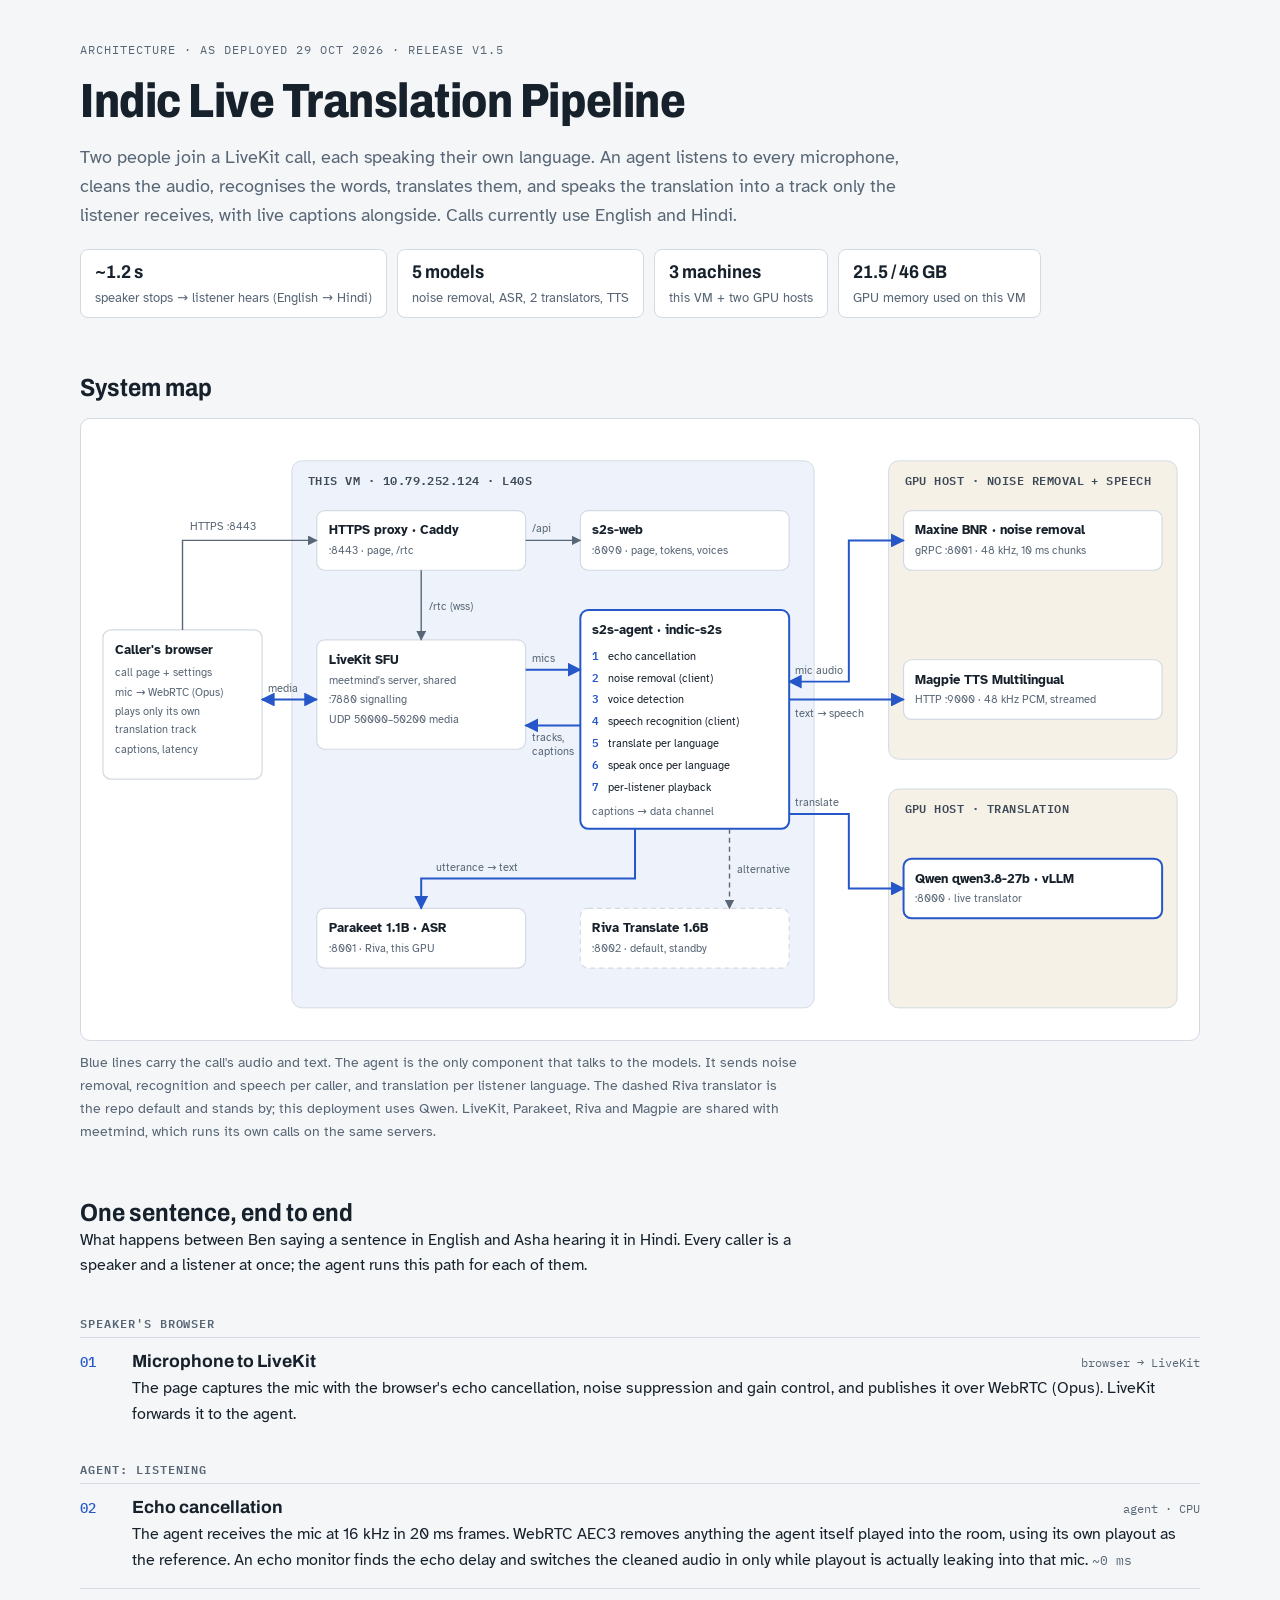
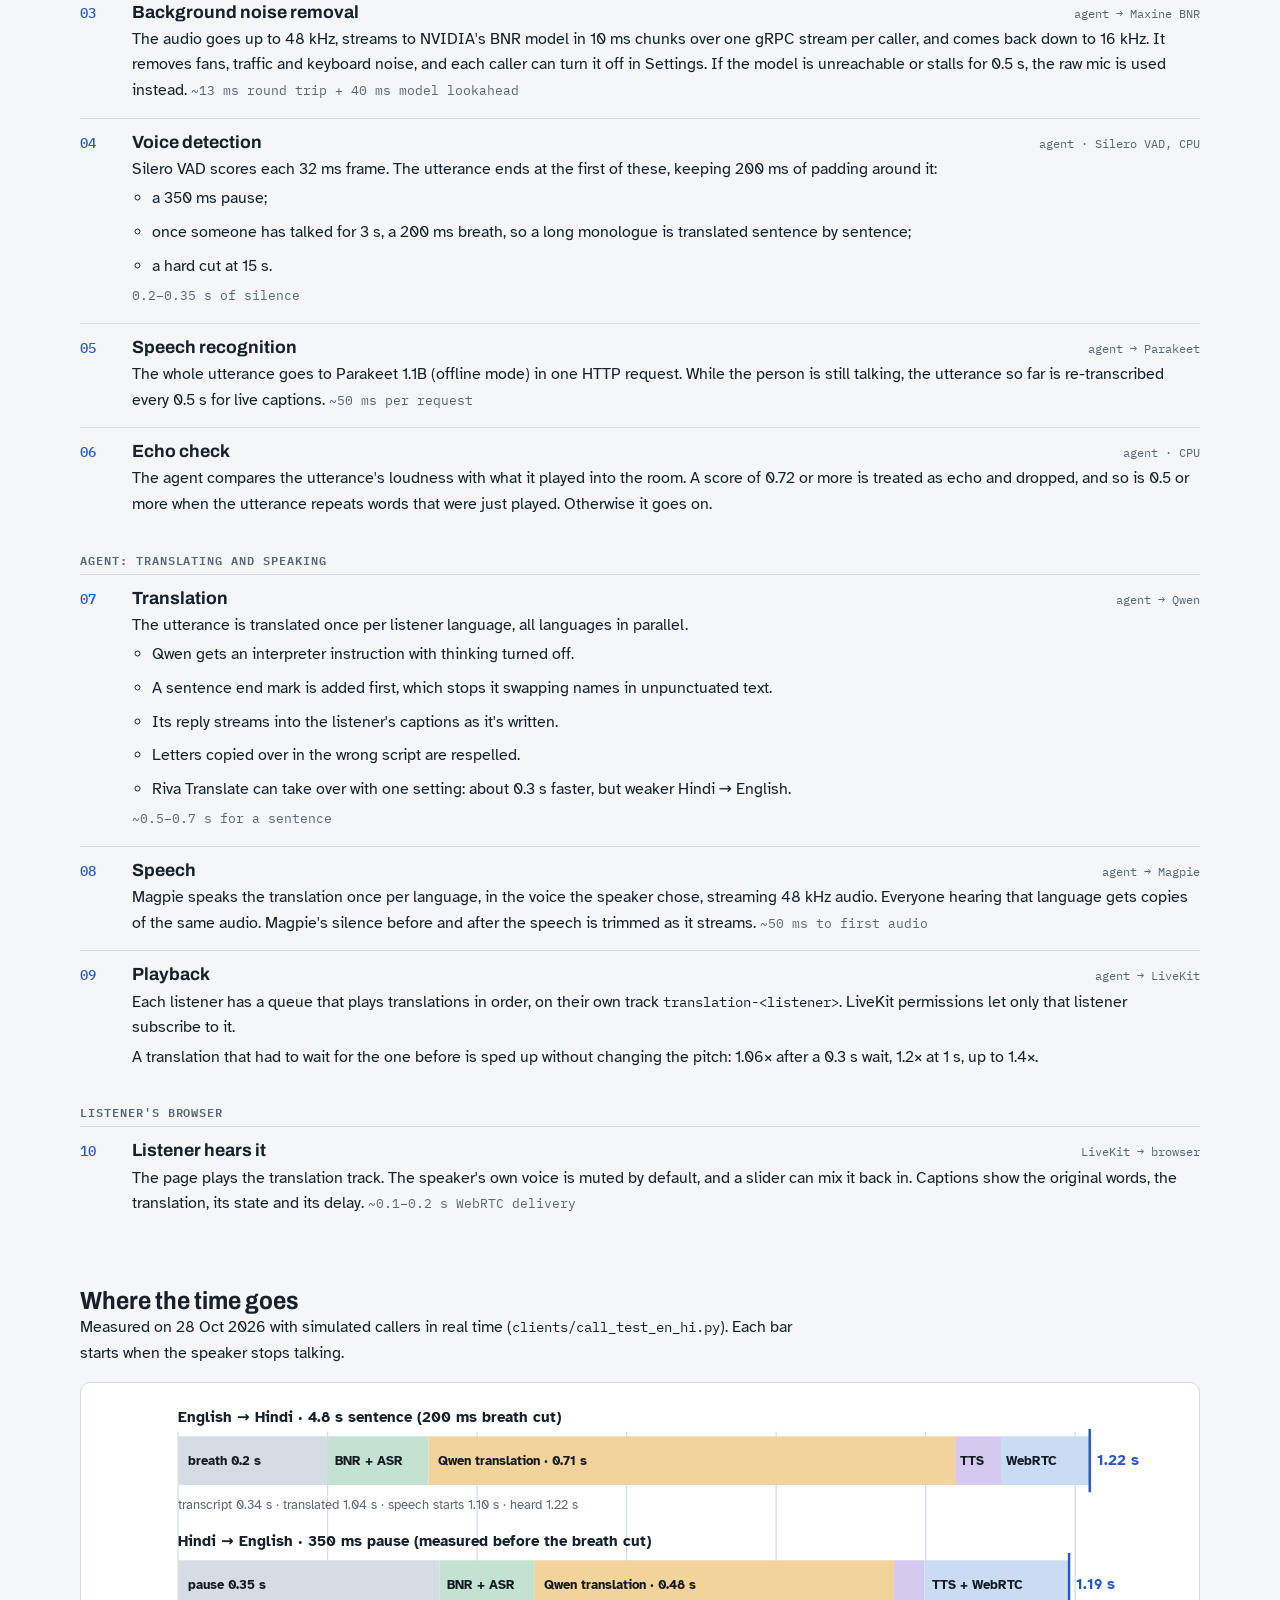
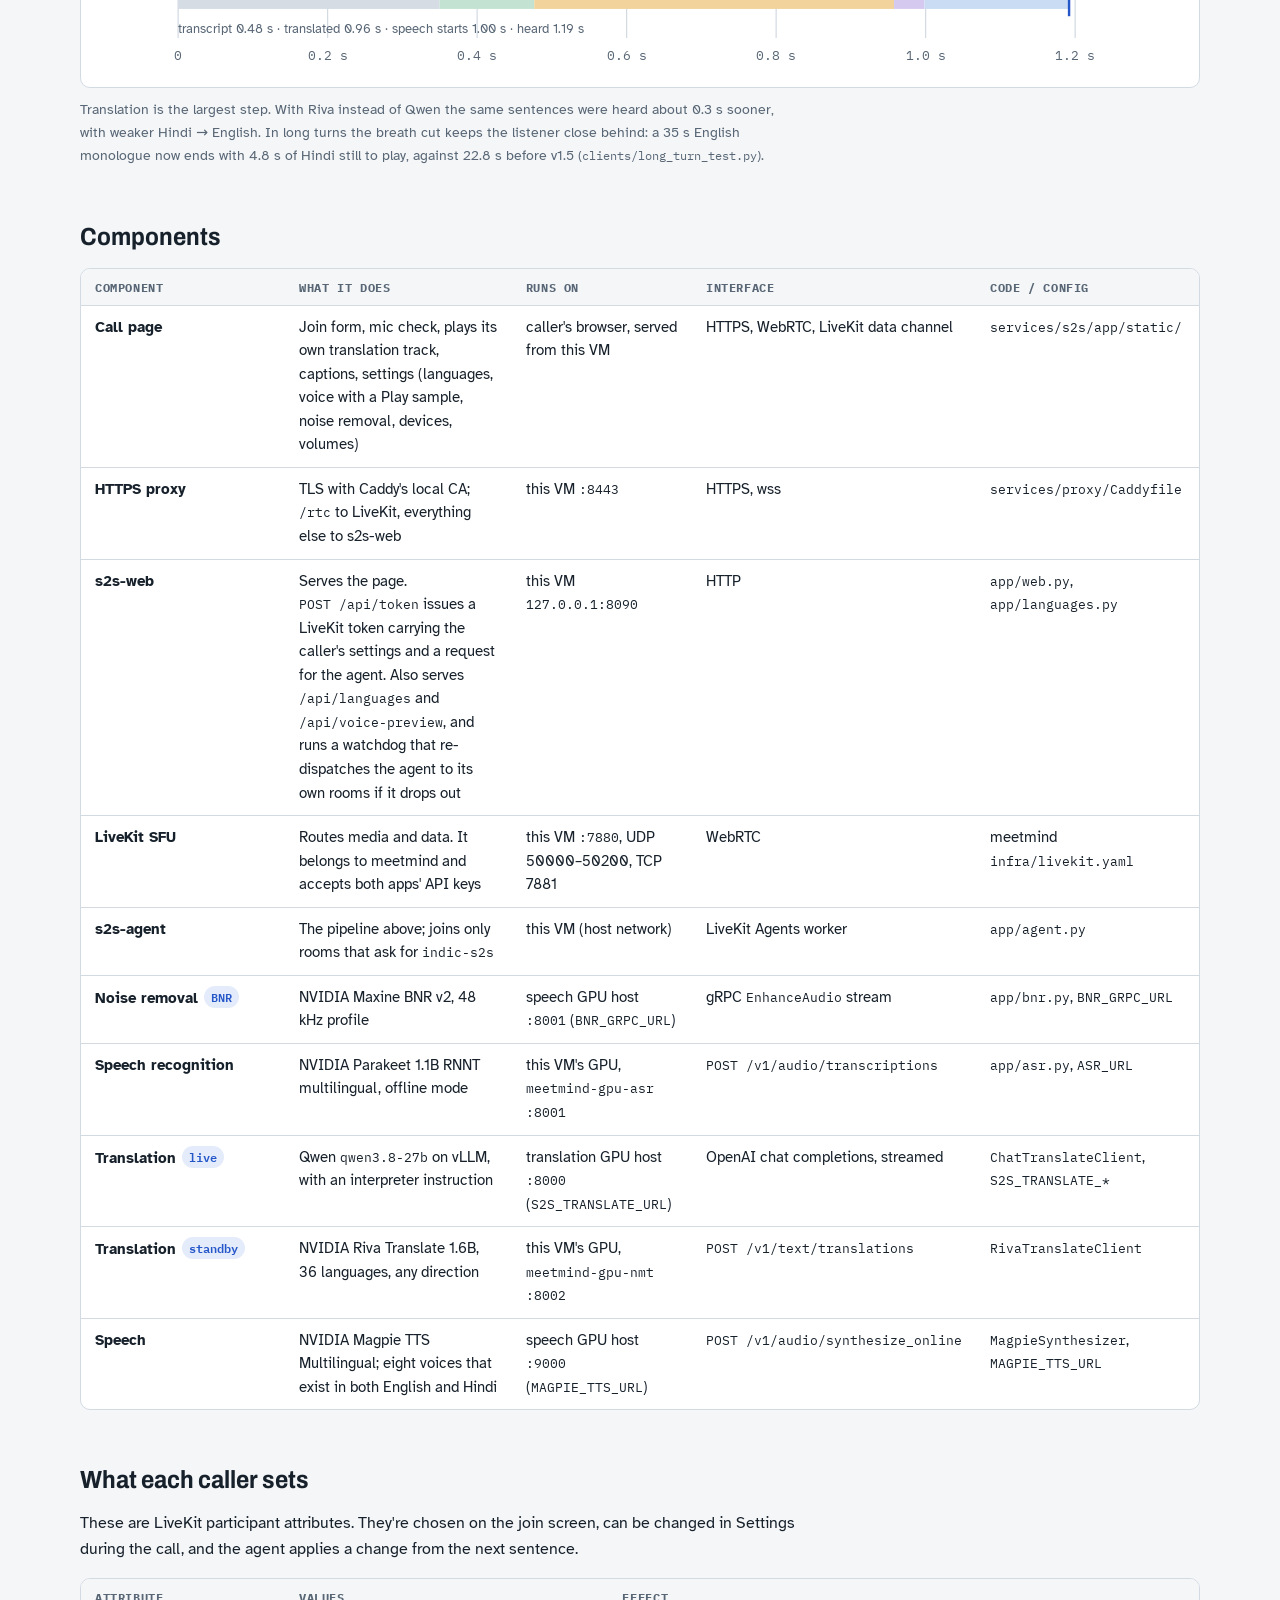
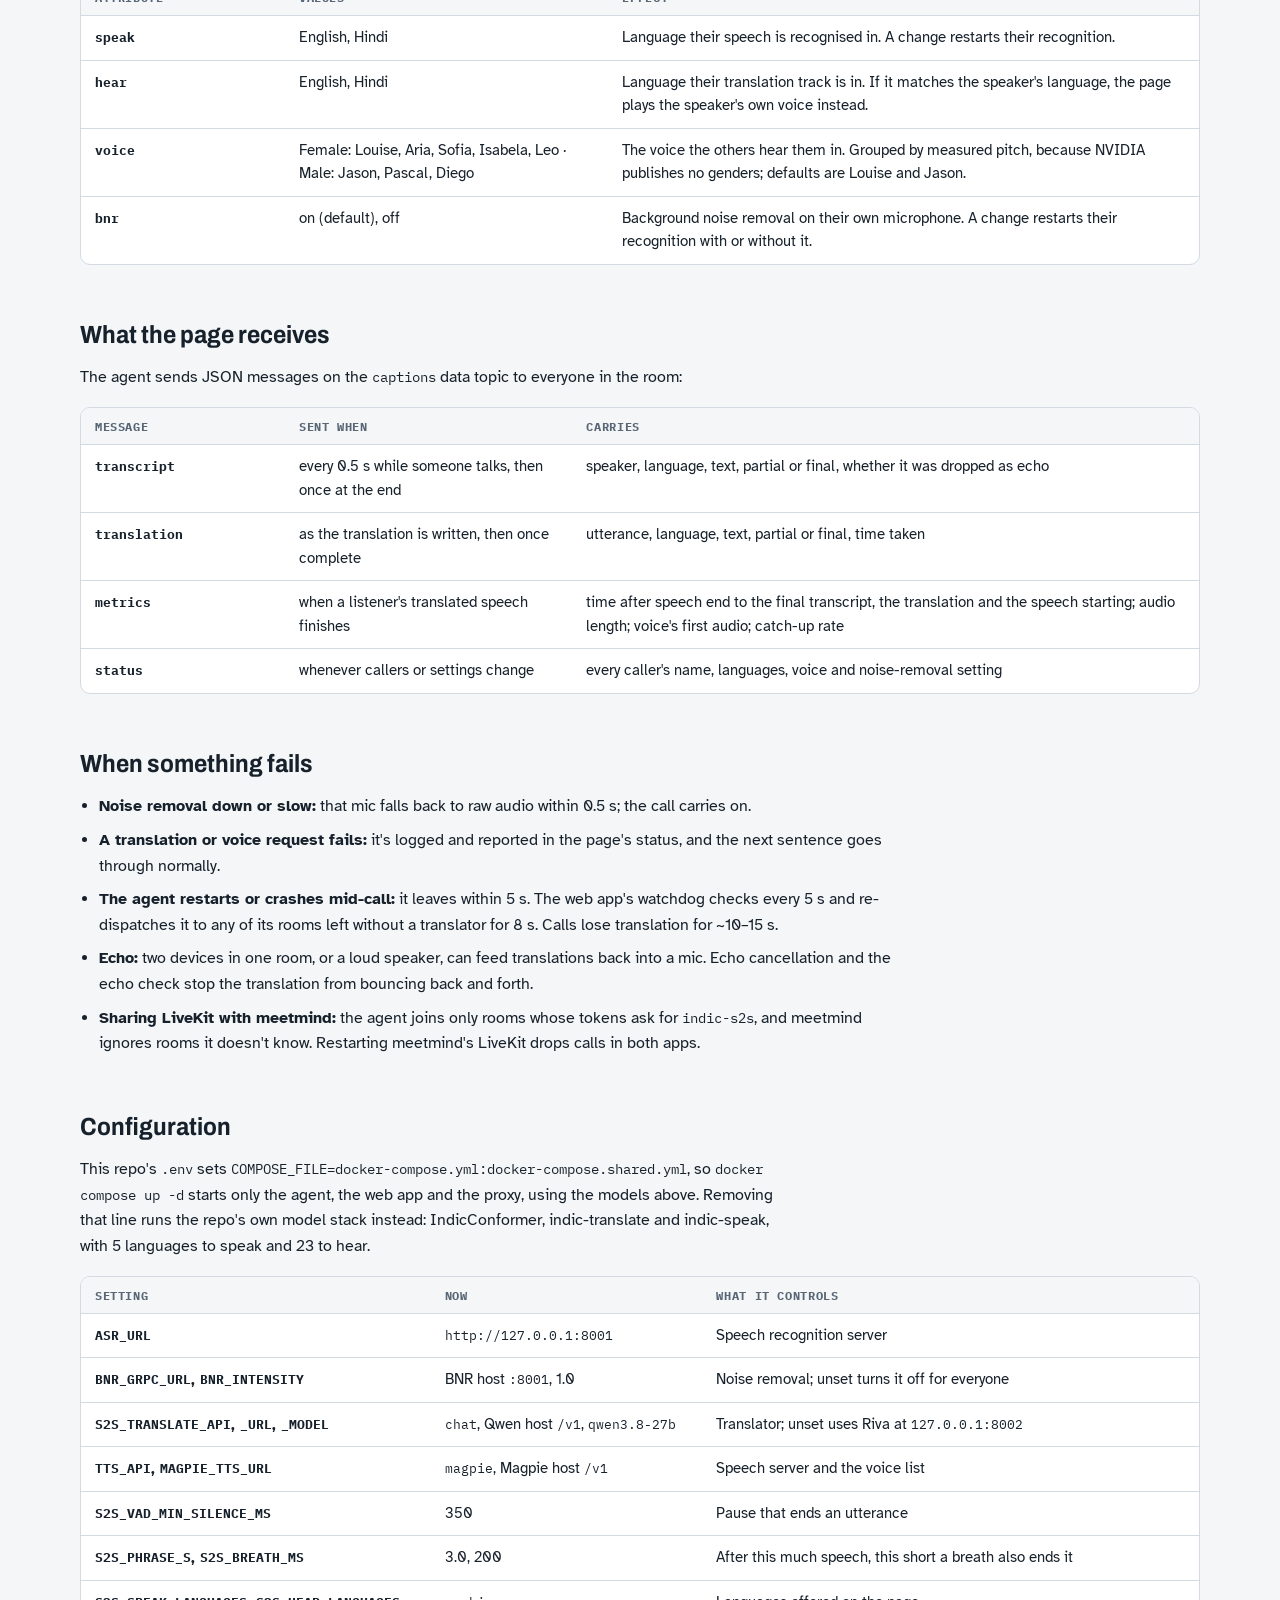
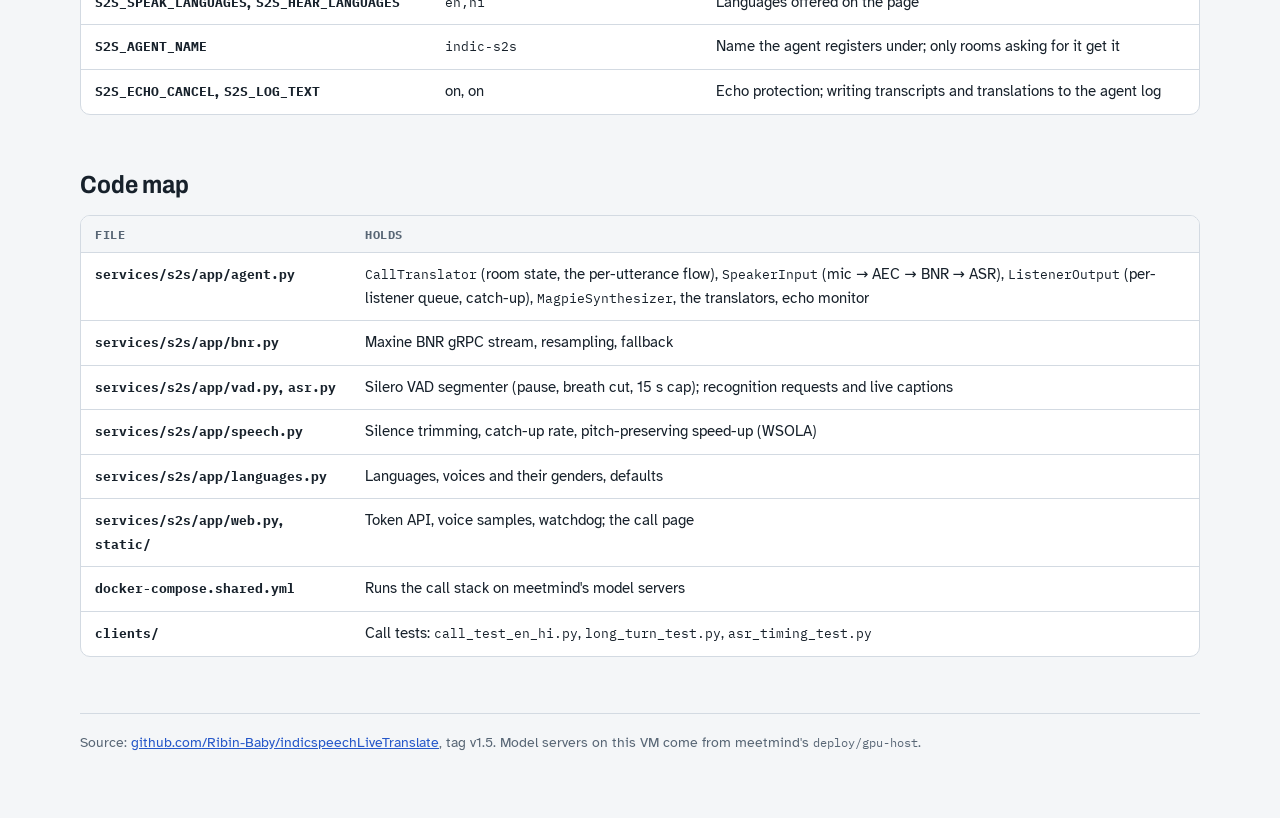
==== docs/live-pipeline.html @ 5971bc78 "docs/live-pipeline.html: architecture of the live call translator (v1.5) A standalone page with the " ====
<!doctype html>
<html lang="en">
<head>
<meta charset="utf-8">
<meta name="viewport" content="width=device-width, initial-scale=1, viewport-fit=cover">
<!-- The architecture of the live call translator as deployed (release v1.5). Open in a browser. -->
<title>Indic Live Translation Pipeline</title>
<link rel="preconnect" href="https://fonts.googleapis.com">
<link rel="preconnect" href="https://fonts.gstatic.com" crossorigin>
<link rel="stylesheet" href="https://fonts.googleapis.com/css2?family=Archivo:wdth,wght@75..100,500..800&family=Atkinson+Hyperlegible:ital,wght@0,400;0,700;1,400&family=IBM+Plex+Mono:wght@400;500&display=swap">
<style>
body { margin: 0; }
/* Layout: one reading column (~72ch) that widens for the three diagrams; tables scroll inside their own frames. */
:root {
  --bg: #f4f6f8;
  --surface: #ffffff;
  --ink: #17212b;
  --muted: #586675;
  --line: #d3dae2;
  --accent: #2557c9;          /* the signal path */
  --accent-soft: #e4ecfb;
  --zone-vm: #eef3fb;
  --zone-gpu: #f6f1e7;
  --zone-ink: #3e4a57;
  --seg-pause: #d6dce4;
  --seg-asr: #c4e2d2;
  --seg-mt: #f1d39b;
  --seg-tts: #d5c9ef;
  --seg-net: #c9dcf4;
  --seg-ink: #121a22;
  --font-display: "Archivo", "Helvetica Neue", Arial, sans-serif;
  --font-body: "Atkinson Hyperlegible", "Segoe UI", system-ui, sans-serif;
  --font-mono: "IBM Plex Mono", ui-monospace, "SFMono-Regular", Menlo, monospace;
}
@media (prefers-color-scheme: dark) {
  :root:not([data-theme="light"]) {
    --bg: #0f141a; --surface: #161e27; --ink: #e5ecf2; --muted: #9aa8b6; --line: #2b3745;
    --accent: #84a6ff; --accent-soft: #1d2b46; --zone-vm: #142033; --zone-gpu: #241f17; --zone-ink: #b9c4cf;
    --seg-pause: #8e99a8; --seg-asr: #7fb99c; --seg-mt: #dcb064; --seg-tts: #a996dc; --seg-net: #86a9d8; --seg-ink: #0d1217;
    color-scheme: dark;
  }
}
:root[data-theme="dark"] {
  --bg: #0f141a; --surface: #161e27; --ink: #e5ecf2; --muted: #9aa8b6; --line: #2b3745;
  --accent: #84a6ff; --accent-soft: #1d2b46; --zone-vm: #142033; --zone-gpu: #241f17; --zone-ink: #b9c4cf;
  --seg-pause: #8e99a8; --seg-asr: #7fb99c; --seg-mt: #dcb064; --seg-tts: #a996dc; --seg-net: #86a9d8; --seg-ink: #0d1217;
  color-scheme: dark;
}

body {
  background: var(--bg); color: var(--ink);
  font: 16px/1.6 var(--font-body);
  padding-left: max(16px, env(safe-area-inset-left, 0px));
  padding-right: max(16px, env(safe-area-inset-right, 0px));
  padding-block: 40px 64px;
}
main { max-width: 1120px; margin: 0 auto; display: grid; gap: 56px; }
.prose { max-width: 72ch; }
h1, h2, h3 { font-family: var(--font-display); text-wrap: balance; margin: 0; line-height: 1.15; }
h1 { font-size: clamp(2rem, 4.5vw, 3rem); font-weight: 800; font-stretch: 85%; letter-spacing: -0.01em; }
h2 { font-size: 1.55rem; font-weight: 700; font-stretch: 90%; }
h3 { font-size: 1.1rem; font-weight: 700; }
p { margin: 0; }
a { color: var(--accent); }
code, .mono { font-family: var(--font-mono); font-size: 0.86em; }
.eyebrow { font-family: var(--font-mono); font-size: 0.78rem; letter-spacing: 0.08em; text-transform: uppercase; color: var(--muted); }
section { display: grid; gap: 16px; min-width: 0; }
header { display: grid; gap: 14px; }
.lede { font-size: 1.12rem; color: var(--muted); max-width: 70ch; }

.facts { display: flex; flex-wrap: wrap; gap: 10px; margin-top: 6px; }
.fact { background: var(--surface); border: 1px solid var(--line); border-radius: 8px; padding: 8px 14px; display: grid; }
.fact b { font-family: var(--font-display); font-size: 1.15rem; font-stretch: 90%; }
.fact span { font-size: 0.82rem; color: var(--muted); }

figure { margin: 0; display: grid; gap: 10px; }
.diagram { background: var(--surface); border: 1px solid var(--line); border-radius: 10px; overflow-x: auto; padding: 12px; }
.diagram svg { display: block; width: 100%; height: auto; min-width: 760px; color: var(--ink); }
.timeline svg { min-width: 640px; }
figcaption { font-size: 0.9rem; color: var(--muted); max-width: 80ch; }

/* system map */
.zone-vm { fill: var(--zone-vm); stroke: var(--line); }
.zone-gpu { fill: var(--zone-gpu); stroke: var(--line); }
.zone-label { fill: var(--zone-ink); font: 600 12px var(--font-mono); letter-spacing: 0.04em; }
.node { fill: var(--surface); stroke: var(--line); stroke-width: 1.2; }
.node.key { stroke: var(--accent); stroke-width: 2; }
.node.standby { stroke-dasharray: 5 4; }
.n-title { fill: var(--ink); font: 700 13px var(--font-body); }
.n-sub { fill: var(--muted); font: 11.5px var(--font-body); }
.n-step { fill: var(--ink); font: 11.5px var(--font-body); }
.n-num { fill: var(--accent); font: 600 11px var(--font-mono); }
.wire { stroke: var(--muted); stroke-width: 1.4; fill: none; }
.wire.signal { stroke: var(--accent); stroke-width: 2; }
.wire.dashed { stroke-dasharray: 5 4; }
.w-label { fill: var(--muted); font: 11px var(--font-body); }
.arrowhead { fill: var(--muted); }
.arrowhead.signal { fill: var(--accent); }

/* timeline */
.tick { stroke: var(--line); }
.tick-label { fill: var(--muted); font: 11px var(--font-mono); }
.bar-label { fill: var(--ink); font: 700 12.5px var(--font-body); }
.bar-sub { fill: var(--muted); font: 11px var(--font-body); }
.seg-text { fill: var(--seg-ink); font: 600 11px var(--font-body); }
.s-pause { fill: var(--seg-pause); } .s-asr { fill: var(--seg-asr); } .s-mt { fill: var(--seg-mt); }
.s-tts { fill: var(--seg-tts); } .s-net { fill: var(--seg-net); }
.heard { stroke: var(--accent); stroke-width: 2; }
.heard-label { fill: var(--accent); font: 700 12px var(--font-body); }

/* sentence path */
.path { list-style: none; margin: 0; padding: 0; display: grid; gap: 0; counter-reset: step; }
.stage { display: grid; grid-template-columns: 2.4rem minmax(0, 1fr) auto; gap: 4px 14px; padding: 14px 0; border-top: 1px solid var(--line); align-items: baseline; }
.stage::before { counter-increment: step; content: counter(step, decimal-leading-zero); font: 500 0.85rem var(--font-mono); color: var(--accent); }
.stage h3 { grid-column: 2; }
.stage .where { grid-column: 3; grid-row: 1; font: 0.78rem var(--font-mono); color: var(--muted); text-align: right; white-space: nowrap; }
.stage > p, .stage > ul { grid-column: 2 / 4; color: var(--ink); }
.stage .time { font-family: var(--font-mono); font-size: 0.8rem; color: var(--muted); }
.lane { font: 600 0.75rem var(--font-mono); letter-spacing: 0.08em; text-transform: uppercase; color: var(--muted); padding: 18px 0 4px; }
@media (max-width: 560px) {
  .stage { grid-template-columns: 2rem minmax(0, 1fr); }
  .stage .where { grid-column: 2; grid-row: auto; text-align: left; white-space: normal; }
  .stage > p, .stage > ul { grid-column: 2; }
}

/* tables */
.table-wrap { overflow-x: auto; border: 1px solid var(--line); border-radius: 10px; background: var(--surface); }
table { border-collapse: collapse; width: 100%; font-size: 0.92rem; }
th, td { text-align: left; vertical-align: top; padding: 10px 14px; border-bottom: 1px solid var(--line); }
th { font: 700 0.78rem var(--font-mono); letter-spacing: 0.05em; text-transform: uppercase; color: var(--muted); background: var(--bg); }
tr:last-child td { border-bottom: 0; }
td:first-child { font-weight: 700; min-width: 11rem; }
td code { white-space: nowrap; }
.tag { display: inline-block; font: 600 0.72rem var(--font-mono); padding: 1px 7px; border-radius: 999px; background: var(--accent-soft); color: var(--accent); margin-left: 6px; vertical-align: 1px; }

ul.notes { margin: 0; padding-left: 1.2rem; display: grid; gap: 8px; max-width: 80ch; }
footer { color: var(--muted); font-size: 0.88rem; border-top: 1px solid var(--line); padding-top: 18px; }
:focus-visible { outline: 2px solid var(--accent); outline-offset: 2px; }
</style>
</head>
<body>

<main>
  <header>
    <p class="eyebrow">Architecture · as deployed 29 Oct 2026 · release v1.5</p>
    <h1>Indic Live Translation Pipeline</h1>
    <p class="lede">Two people join a LiveKit call, each speaking their own language. An agent listens to every microphone, cleans the audio, recognises the words, translates them, and speaks the translation into a track only the listener receives, with live captions alongside. Calls currently use English and Hindi.</p>
    <div class="facts" role="list">
      <div class="fact" role="listitem"><b>~1.2 s</b><span>speaker stops → listener hears (English → Hindi)</span></div>
      <div class="fact" role="listitem"><b>5 models</b><span>noise removal, ASR, 2 translators, TTS</span></div>
      <div class="fact" role="listitem"><b>3 machines</b><span>this VM + two GPU hosts</span></div>
      <div class="fact" role="listitem"><b>21.5 / 46 GB</b><span>GPU memory used on this VM</span></div>
    </div>
  </header>

  <section aria-labelledby="map">
    <div class="prose">
      <h2 id="map">System map</h2>
    </div>
    <figure>
      <div class="diagram">
        <svg viewBox="0 0 1100 600" role="img" aria-label="System map: the caller's browser reaches the HTTPS proxy and LiveKit on this VM; the s2s-agent on this VM receives every mic from LiveKit and calls noise removal and Magpie on one GPU host, Qwen on another, and Parakeet and the standby Riva translator on this VM's GPU, then sends each listener's translation track back through LiveKit.">
          <defs>
            <marker id="ah" viewBox="0 0 10 10" refX="9" refY="5" markerWidth="7" markerHeight="7" orient="auto-start-reverse"><path class="arrowhead" d="M0,0 L10,5 L0,10 z"/></marker>
            <marker id="ahs" viewBox="0 0 10 10" refX="9" refY="5" markerWidth="7" markerHeight="7" orient="auto-start-reverse"><path class="arrowhead signal" d="M0,0 L10,5 L0,10 z"/></marker>
          </defs>

          <!-- zones -->
          <rect class="zone-vm" x="200" y="30" width="525" height="550" rx="10"/>
          <text class="zone-label" x="216" y="54">THIS VM · 10.79.252.124 · L40S</text>
          <rect class="zone-gpu" x="800" y="30" width="290" height="300" rx="10"/>
          <text class="zone-label" x="816" y="54">GPU HOST · NOISE REMOVAL + SPEECH</text>
          <rect class="zone-gpu" x="800" y="360" width="290" height="220" rx="10"/>
          <text class="zone-label" x="816" y="384">GPU HOST · TRANSLATION</text>

          <!-- browser -->
          <rect class="node" x="10" y="200" width="160" height="150" rx="8"/>
          <text class="n-title" x="22" y="224">Caller's browser</text>
          <text class="n-sub" x="22" y="246">call page + settings</text>
          <text class="n-sub" x="22" y="266">mic → WebRTC (Opus)</text>
          <text class="n-sub" x="22" y="286">plays only its own</text>
          <text class="n-sub" x="22" y="304">translation track</text>
          <text class="n-sub" x="22" y="324">captions, latency</text>

          <!-- this VM -->
          <rect class="node" x="225" y="80" width="210" height="60" rx="8"/>
          <text class="n-title" x="237" y="104">HTTPS proxy · Caddy</text>
          <text class="n-sub" x="237" y="124">:8443 · page, /rtc</text>

          <rect class="node" x="490" y="80" width="210" height="60" rx="8"/>
          <text class="n-title" x="502" y="104">s2s-web</text>
          <text class="n-sub" x="502" y="124">:8090 · page, tokens, voices</text>

          <rect class="node" x="225" y="210" width="210" height="110" rx="8"/>
          <text class="n-title" x="237" y="234">LiveKit SFU</text>
          <text class="n-sub" x="237" y="254">meetmind's server, shared</text>
          <text class="n-sub" x="237" y="274">:7880 signalling</text>
          <text class="n-sub" x="237" y="294">UDP 50000–50200 media</text>

          <rect class="node key" x="490" y="180" width="210" height="220" rx="8"/>
          <text class="n-title" x="502" y="204">s2s-agent · indic-s2s</text>
          <text class="n-num" x="502" y="230">1</text><text class="n-step" x="518" y="230">echo cancellation</text>
          <text class="n-num" x="502" y="252">2</text><text class="n-step" x="518" y="252">noise removal (client)</text>
          <text class="n-num" x="502" y="274">3</text><text class="n-step" x="518" y="274">voice detection</text>
          <text class="n-num" x="502" y="296">4</text><text class="n-step" x="518" y="296">speech recognition (client)</text>
          <text class="n-num" x="502" y="318">5</text><text class="n-step" x="518" y="318">translate per language</text>
          <text class="n-num" x="502" y="340">6</text><text class="n-step" x="518" y="340">speak once per language</text>
          <text class="n-num" x="502" y="362">7</text><text class="n-step" x="518" y="362">per-listener playback</text>
          <text class="n-sub" x="502" y="386">captions → data channel</text>

          <rect class="node" x="225" y="480" width="210" height="60" rx="8"/>
          <text class="n-title" x="237" y="504">Parakeet 1.1B · ASR</text>
          <text class="n-sub" x="237" y="524">:8001 · Riva, this GPU</text>

          <rect class="node standby" x="490" y="480" width="210" height="60" rx="8"/>
          <text class="n-title" x="502" y="504">Riva Translate 1.6B</text>
          <text class="n-sub" x="502" y="524">:8002 · default, standby</text>

          <!-- GPU hosts -->
          <rect class="node" x="815" y="80" width="260" height="60" rx="8"/>
          <text class="n-title" x="827" y="104">Maxine BNR · noise removal</text>
          <text class="n-sub" x="827" y="124">gRPC :8001 · 48 kHz, 10 ms chunks</text>

          <rect class="node" x="815" y="230" width="260" height="60" rx="8"/>
          <text class="n-title" x="827" y="254">Magpie TTS Multilingual</text>
          <text class="n-sub" x="827" y="274">HTTP :9000 · 48 kHz PCM, streamed</text>

          <rect class="node key" x="815" y="430" width="260" height="60" rx="8"/>
          <text class="n-title" x="827" y="454">Qwen qwen3.8-27b · vLLM</text>
          <text class="n-sub" x="827" y="474">:8000 · live translator</text>

          <!-- wires -->
          <polyline class="wire" points="90,200 90,110 225,110" marker-end="url(#ah)"/>
          <text class="w-label" x="98" y="100">HTTPS :8443</text>
          <line class="wire signal" x1="170" y1="270" x2="225" y2="270" marker-start="url(#ahs)" marker-end="url(#ahs)"/>
          <text class="w-label" x="176" y="262">media</text>

          <line class="wire" x1="435" y1="110" x2="490" y2="110" marker-end="url(#ah)"/>
          <text class="w-label" x="441" y="102">/api</text>
          <line class="wire" x1="330" y1="140" x2="330" y2="210" marker-end="url(#ah)"/>
          <text class="w-label" x="338" y="180">/rtc (wss)</text>

          <line class="wire signal" x1="435" y1="240" x2="490" y2="240" marker-end="url(#ahs)"/>
          <text class="w-label" x="441" y="232">mics</text>
          <line class="wire signal" x1="490" y1="296" x2="435" y2="296" marker-end="url(#ahs)"/>
          <text class="w-label" x="441" y="312">tracks,</text>
          <text class="w-label" x="441" y="326">captions</text>

          <polyline class="wire signal" points="700,252 760,252 760,110 815,110" marker-start="url(#ahs)" marker-end="url(#ahs)"/>
          <text class="w-label" x="706" y="244">mic audio</text>
          <line class="wire signal" x1="700" y1="270" x2="815" y2="270" marker-end="url(#ahs)"/>
          <text class="w-label" x="706" y="288">text → speech</text>
          <polyline class="wire signal" points="700,385 760,385 760,460 815,460" marker-end="url(#ahs)"/>
          <text class="w-label" x="706" y="377">translate</text>

          <polyline class="wire signal" points="545,400 545,450 330,450 330,480" marker-end="url(#ahs)"/>
          <text class="w-label" x="345" y="442">utterance → text</text>
          <line class="wire dashed" x1="640" y1="400" x2="640" y2="480" marker-end="url(#ah)"/>
          <text class="w-label" x="648" y="444">alternative</text>
        </svg>
      </div>
      <figcaption>Blue lines carry the call's audio and text. The agent is the only component that talks to the models. It sends noise removal, recognition and speech per caller, and translation per listener language. The dashed Riva translator is the repo default and stands by; this deployment uses Qwen. LiveKit, Parakeet, Riva and Magpie are shared with meetmind, which runs its own calls on the same servers.</figcaption>
    </figure>
  </section>

  <section aria-labelledby="path">
    <div class="prose">
      <h2 id="path">One sentence, end to end</h2>
      <p>What happens between Ben saying a sentence in English and Asha hearing it in Hindi. Every caller is a speaker and a listener at once; the agent runs this path for each of them.</p>
    </div>
    <ol class="path">
      <li class="lane" aria-hidden="true">Speaker's browser</li>
      <li class="stage">
        <h3>Microphone to LiveKit</h3><span class="where">browser → LiveKit</span>
        <p>The page captures the mic with the browser's echo cancellation, noise suppression and gain control, and publishes it over WebRTC (Opus). LiveKit forwards it to the agent.</p>
      </li>
      <li class="lane" aria-hidden="true">Agent: listening</li>
      <li class="stage">
        <h3>Echo cancellation</h3><span class="where">agent · CPU</span>
        <p>The agent receives the mic at 16 kHz in 20 ms frames. WebRTC AEC3 removes anything the agent itself played into the room, using its own playout as the reference. An echo monitor finds the echo delay and switches the cleaned audio in only while playout is actually leaking into that mic. <span class="time">~0 ms</span></p>
      </li>
      <li class="stage">
        <h3>Background noise removal</h3><span class="where">agent → Maxine BNR</span>
        <p>The audio goes up to 48 kHz, streams to NVIDIA's BNR model in 10 ms chunks over one gRPC stream per caller, and comes back down to 16 kHz. It removes fans, traffic and keyboard noise, and each caller can turn it off in Settings. If the model is unreachable or stalls for 0.5 s, the raw mic is used instead. <span class="time">~13 ms round trip + 40 ms model lookahead</span></p>
      </li>
      <li class="stage">
        <h3>Voice detection</h3><span class="where">agent · Silero VAD, CPU</span>
        <p>Silero VAD scores each 32 ms frame. The utterance ends at the first of these, keeping 200 ms of padding around it:</p>
        <ul class="notes">
          <li>a 350 ms pause;</li>
          <li>once someone has talked for 3 s, a 200 ms breath, so a long monologue is translated sentence by sentence;</li>
          <li>a hard cut at 15 s.</li>
        </ul>
        <p><span class="time">0.2–0.35 s of silence</span></p>
      </li>
      <li class="stage">
        <h3>Speech recognition</h3><span class="where">agent → Parakeet</span>
        <p>The whole utterance goes to Parakeet 1.1B (offline mode) in one HTTP request. While the person is still talking, the utterance so far is re-transcribed every 0.5 s for live captions. <span class="time">~50 ms per request</span></p>
      </li>
      <li class="stage">
        <h3>Echo check</h3><span class="where">agent · CPU</span>
        <p>The agent compares the utterance's loudness with what it played into the room. A score of 0.72 or more is treated as echo and dropped, and so is 0.5 or more when the utterance repeats words that were just played. Otherwise it goes on.</p>
      </li>
      <li class="lane" aria-hidden="true">Agent: translating and speaking</li>
      <li class="stage">
        <h3>Translation</h3><span class="where">agent → Qwen</span>
        <p>The utterance is translated once per listener language, all languages in parallel.</p>
        <ul class="notes">
          <li>Qwen gets an interpreter instruction with thinking turned off.</li>
          <li>A sentence end mark is added first, which stops it swapping names in unpunctuated text.</li>
          <li>Its reply streams into the listener's captions as it's written.</li>
          <li>Letters copied over in the wrong script are respelled.</li>
          <li>Riva Translate can take over with one setting: about 0.3 s faster, but weaker Hindi → English.</li>
        </ul>
        <p><span class="time">~0.5–0.7 s for a sentence</span></p>
      </li>
      <li class="stage">
        <h3>Speech</h3><span class="where">agent → Magpie</span>
        <p>Magpie speaks the translation once per language, in the voice the speaker chose, streaming 48 kHz audio. Everyone hearing that language gets copies of the same audio. Magpie's silence before and after the speech is trimmed as it streams. <span class="time">~50 ms to first audio</span></p>
      </li>
      <li class="stage">
        <h3>Playback</h3><span class="where">agent → LiveKit</span>
        <p>Each listener has a queue that plays translations in order, on their own track <code>translation-&lt;listener&gt;</code>. LiveKit permissions let only that listener subscribe to it.</p>
        <p>A translation that had to wait for the one before is sped up without changing the pitch: 1.06× after a 0.3 s wait, 1.2× at 1 s, up to 1.4×.</p>
      </li>
      <li class="lane" aria-hidden="true">Listener's browser</li>
      <li class="stage">
        <h3>Listener hears it</h3><span class="where">LiveKit → browser</span>
        <p>The page plays the translation track. The speaker's own voice is muted by default, and a slider can mix it back in. Captions show the original words, the translation, its state and its delay. <span class="time">~0.1–0.2 s WebRTC delivery</span></p>
      </li>
    </ol>
  </section>

  <section aria-labelledby="time">
    <div class="prose">
      <h2 id="time">Where the time goes</h2>
      <p>Measured on 28 Oct 2026 with simulated callers in real time (<code>clients/call_test_en_hi.py</code>). Each bar starts when the speaker stops talking.</p>
    </div>
    <figure class="timeline">
      <div class="diagram">
        <svg viewBox="0 0 900 230" role="img" aria-label="Timeline: English to Hindi, a 4.8 second sentence: the 200 ms breath, then noise removal and recognition until 335 ms, Qwen translation until 1040 ms, Magpie first audio at 1101 ms, heard by the listener at 1220 ms. Hindi to English with the 350 ms pause: recognised at 476 ms, translated at 957 ms, speech starts at 997 ms, heard at 1190 ms.">
          <!-- scale: 0..1300 ms -> x 70..870 (0.6154 px per ms) -->
          <line class="tick" x1="70" y1="30" x2="70" y2="200"/><text class="tick-label" x="70" y="218" text-anchor="middle">0</text>
          <line class="tick" x1="193" y1="30" x2="193" y2="200"/><text class="tick-label" x="193" y="218" text-anchor="middle">0.2 s</text>
          <line class="tick" x1="316" y1="30" x2="316" y2="200"/><text class="tick-label" x="316" y="218" text-anchor="middle">0.4 s</text>
          <line class="tick" x1="439" y1="30" x2="439" y2="200"/><text class="tick-label" x="439" y="218" text-anchor="middle">0.6 s</text>
          <line class="tick" x1="562" y1="30" x2="562" y2="200"/><text class="tick-label" x="562" y="218" text-anchor="middle">0.8 s</text>
          <line class="tick" x1="685" y1="30" x2="685" y2="200"/><text class="tick-label" x="685" y="218" text-anchor="middle">1.0 s</text>
          <line class="tick" x1="808" y1="30" x2="808" y2="200"/><text class="tick-label" x="808" y="218" text-anchor="middle">1.2 s</text>

          <!-- bar 1: English -> Hindi, long sentence: breath cut -->
          <text class="bar-label" x="70" y="22">English → Hindi · 4.8 s sentence (200 ms breath cut)</text>
          <rect class="s-pause" x="70" y="34" width="123" height="40"/>
          <text class="seg-text" x="78" y="58">breath 0.2 s</text>
          <rect class="s-asr" x="193" y="34" width="83" height="40"/>
          <text class="seg-text" x="199" y="58">BNR + ASR</text>
          <rect class="s-mt" x="276" y="34" width="434" height="40"/>
          <text class="seg-text" x="284" y="58">Qwen translation · 0.71 s</text>
          <rect class="s-tts" x="710" y="34" width="37" height="40"/>
          <text class="seg-text" x="713" y="58">TTS</text>
          <rect class="s-net" x="747" y="34" width="73" height="40"/>
          <text class="seg-text" x="751" y="58">WebRTC</text>
          <line class="heard" x1="820" y1="28" x2="820" y2="80"/>
          <text class="heard-label" x="826" y="58">1.22 s</text>
          <text class="bar-sub" x="70" y="94">transcript 0.34 s · translated 1.04 s · speech starts 1.10 s · heard 1.22 s</text>

          <!-- bar 2: Hindi -> English, short sentence: 350 ms pause -->
          <text class="bar-label" x="70" y="124">Hindi → English · 350 ms pause (measured before the breath cut)</text>
          <rect class="s-pause" x="70" y="136" width="215" height="40"/>
          <text class="seg-text" x="78" y="160">pause 0.35 s</text>
          <rect class="s-asr" x="285" y="136" width="78" height="40"/>
          <text class="seg-text" x="291" y="160">BNR + ASR</text>
          <rect class="s-mt" x="363" y="136" width="296" height="40"/>
          <text class="seg-text" x="371" y="160">Qwen translation · 0.48 s</text>
          <rect class="s-tts" x="659" y="136" width="25" height="40"/>
          <rect class="s-net" x="684" y="136" width="119" height="40"/>
          <text class="seg-text" x="690" y="160">TTS + WebRTC</text>
          <line class="heard" x1="803" y1="130" x2="803" y2="182"/>
          <text class="heard-label" x="809" y="160">1.19 s</text>
          <text class="bar-sub" x="70" y="196">transcript 0.48 s · translated 0.96 s · speech starts 1.00 s · heard 1.19 s</text>
        </svg>
      </div>
      <figcaption>Translation is the largest step. With Riva instead of Qwen the same sentences were heard about 0.3 s sooner, with weaker Hindi → English. In long turns the breath cut keeps the listener close behind: a 35 s English monologue now ends with 4.8 s of Hindi still to play, against 22.8 s before v1.5 (<code>clients/long_turn_test.py</code>).</figcaption>
    </figure>
  </section>

  <section aria-labelledby="components">
    <h2 id="components">Components</h2>
    <div class="table-wrap">
      <table>
        <thead><tr><th>Component</th><th>What it does</th><th>Runs on</th><th>Interface</th><th>Code / config</th></tr></thead>
        <tbody>
          <tr><td>Call page</td><td>Join form, mic check, plays its own translation track, captions, settings (languages, voice with a Play sample, noise removal, devices, volumes)</td><td>caller's browser, served from this VM</td><td>HTTPS, WebRTC, LiveKit data channel</td><td><code>services/s2s/app/static/</code></td></tr>
          <tr><td>HTTPS proxy</td><td>TLS with Caddy's local CA; <code>/rtc</code> to LiveKit, everything else to s2s-web</td><td>this VM <code>:8443</code></td><td>HTTPS, wss</td><td><code>services/proxy/Caddyfile</code></td></tr>
          <tr><td>s2s-web</td><td>Serves the page. <code>POST /api/token</code> issues a LiveKit token carrying the caller's settings and a request for the agent. Also serves <code>/api/languages</code> and <code>/api/voice-preview</code>, and runs a watchdog that re-dispatches the agent to its own rooms if it drops out</td><td>this VM <code>127.0.0.1:8090</code></td><td>HTTP</td><td><code>app/web.py</code>, <code>app/languages.py</code></td></tr>
          <tr><td>LiveKit SFU</td><td>Routes media and data. It belongs to meetmind and accepts both apps' API keys</td><td>this VM <code>:7880</code>, UDP 50000–50200, TCP 7881</td><td>WebRTC</td><td>meetmind <code>infra/livekit.yaml</code></td></tr>
          <tr><td>s2s-agent</td><td>The pipeline above; joins only rooms that ask for <code>indic-s2s</code></td><td>this VM (host network)</td><td>LiveKit Agents worker</td><td><code>app/agent.py</code></td></tr>
          <tr><td>Noise removal<span class="tag">BNR</span></td><td>NVIDIA Maxine BNR v2, 48 kHz profile</td><td>speech GPU host <code>:8001</code> (<code>BNR_GRPC_URL</code>)</td><td>gRPC <code>EnhanceAudio</code> stream</td><td><code>app/bnr.py</code>, <code>BNR_GRPC_URL</code></td></tr>
          <tr><td>Speech recognition</td><td>NVIDIA Parakeet 1.1B RNNT multilingual, offline mode</td><td>this VM's GPU, <code>meetmind-gpu-asr</code> <code>:8001</code></td><td><code>POST /v1/audio/transcriptions</code></td><td><code>app/asr.py</code>, <code>ASR_URL</code></td></tr>
          <tr><td>Translation<span class="tag">live</span></td><td>Qwen <code>qwen3.8-27b</code> on vLLM, with an interpreter instruction</td><td>translation GPU host <code>:8000</code> (<code>S2S_TRANSLATE_URL</code>)</td><td>OpenAI chat completions, streamed</td><td><code>ChatTranslateClient</code>, <code>S2S_TRANSLATE_*</code></td></tr>
          <tr><td>Translation<span class="tag">standby</span></td><td>NVIDIA Riva Translate 1.6B, 36 languages, any direction</td><td>this VM's GPU, <code>meetmind-gpu-nmt</code> <code>:8002</code></td><td><code>POST /v1/text/translations</code></td><td><code>RivaTranslateClient</code></td></tr>
          <tr><td>Speech</td><td>NVIDIA Magpie TTS Multilingual; eight voices that exist in both English and Hindi</td><td>speech GPU host <code>:9000</code> (<code>MAGPIE_TTS_URL</code>)</td><td><code>POST /v1/audio/synthesize_online</code></td><td><code>MagpieSynthesizer</code>, <code>MAGPIE_TTS_URL</code></td></tr>
        </tbody>
      </table>
    </div>
  </section>

  <section aria-labelledby="settings">
    <h2 id="settings">What each caller sets</h2>
    <p class="prose">These are LiveKit participant attributes. They're chosen on the join screen, can be changed in Settings during the call, and the agent applies a change from the next sentence.</p>
    <div class="table-wrap">
      <table>
        <thead><tr><th>Attribute</th><th>Values</th><th>Effect</th></tr></thead>
        <tbody>
          <tr><td><code>speak</code></td><td>English, Hindi</td><td>Language their speech is recognised in. A change restarts their recognition.</td></tr>
          <tr><td><code>hear</code></td><td>English, Hindi</td><td>Language their translation track is in. If it matches the speaker's language, the page plays the speaker's own voice instead.</td></tr>
          <tr><td><code>voice</code></td><td>Female: Louise, Aria, Sofia, Isabela, Leo · Male: Jason, Pascal, Diego</td><td>The voice the others hear them in. Grouped by measured pitch, because NVIDIA publishes no genders; defaults are Louise and Jason.</td></tr>
          <tr><td><code>bnr</code></td><td>on (default), off</td><td>Background noise removal on their own microphone. A change restarts their recognition with or without it.</td></tr>
        </tbody>
      </table>
    </div>
  </section>

  <section aria-labelledby="data">
    <h2 id="data">What the page receives</h2>
    <p class="prose">The agent sends JSON messages on the <code>captions</code> data topic to everyone in the room:</p>
    <div class="table-wrap">
      <table>
        <thead><tr><th>Message</th><th>Sent when</th><th>Carries</th></tr></thead>
        <tbody>
          <tr><td><code>transcript</code></td><td>every 0.5 s while someone talks, then once at the end</td><td>speaker, language, text, partial or final, whether it was dropped as echo</td></tr>
          <tr><td><code>translation</code></td><td>as the translation is written, then once complete</td><td>utterance, language, text, partial or final, time taken</td></tr>
          <tr><td><code>metrics</code></td><td>when a listener's translated speech finishes</td><td>time after speech end to the final transcript, the translation and the speech starting; audio length; voice's first audio; catch-up rate</td></tr>
          <tr><td><code>status</code></td><td>whenever callers or settings change</td><td>every caller's name, languages, voice and noise-removal setting</td></tr>
        </tbody>
      </table>
    </div>
  </section>

  <section aria-labelledby="fail">
    <h2 id="fail">When something fails</h2>
    <ul class="notes">
      <li><b>Noise removal down or slow:</b> that mic falls back to raw audio within 0.5 s; the call carries on.</li>
      <li><b>A translation or voice request fails:</b> it's logged and reported in the page's status, and the next sentence goes through normally.</li>
      <li><b>The agent restarts or crashes mid-call:</b> it leaves within 5 s. The web app's watchdog checks every 5 s and re-dispatches it to any of its rooms left without a translator for 8 s. Calls lose translation for ~10–15 s.</li>
      <li><b>Echo:</b> two devices in one room, or a loud speaker, can feed translations back into a mic. Echo cancellation and the echo check stop the translation from bouncing back and forth.</li>
      <li><b>Sharing LiveKit with meetmind:</b> the agent joins only rooms whose tokens ask for <code>indic-s2s</code>, and meetmind ignores rooms it doesn't know. Restarting meetmind's LiveKit drops calls in both apps.</li>
    </ul>
  </section>

  <section aria-labelledby="config">
    <h2 id="config">Configuration</h2>
    <p class="prose">This repo's <code>.env</code> sets <code>COMPOSE_FILE=docker-compose.yml:docker-compose.shared.yml</code>, so <code>docker compose up -d</code> starts only the agent, the web app and the proxy, using the models above. Removing that line runs the repo's own model stack instead: IndicConformer, indic-translate and indic-speak, with 5 languages to speak and 23 to hear.</p>
    <div class="table-wrap">
      <table>
        <thead><tr><th>Setting</th><th>Now</th><th>What it controls</th></tr></thead>
        <tbody>
          <tr><td><code>ASR_URL</code></td><td><code>http://127.0.0.1:8001</code></td><td>Speech recognition server</td></tr>
          <tr><td><code>BNR_GRPC_URL</code>, <code>BNR_INTENSITY</code></td><td>BNR host <code>:8001</code>, 1.0</td><td>Noise removal; unset turns it off for everyone</td></tr>
          <tr><td><code>S2S_TRANSLATE_API</code>, <code>_URL</code>, <code>_MODEL</code></td><td><code>chat</code>, Qwen host <code>/v1</code>, <code>qwen3.8-27b</code></td><td>Translator; unset uses Riva at <code>127.0.0.1:8002</code></td></tr>
          <tr><td><code>TTS_API</code>, <code>MAGPIE_TTS_URL</code></td><td><code>magpie</code>, Magpie host <code>/v1</code></td><td>Speech server and the voice list</td></tr>
          <tr><td><code>S2S_VAD_MIN_SILENCE_MS</code></td><td>350</td><td>Pause that ends an utterance</td></tr>
          <tr><td><code>S2S_PHRASE_S</code>, <code>S2S_BREATH_MS</code></td><td>3.0, 200</td><td>After this much speech, this short a breath also ends it</td></tr>
          <tr><td><code>S2S_SPEAK_LANGUAGES</code>, <code>S2S_HEAR_LANGUAGES</code></td><td><code>en,hi</code></td><td>Languages offered on the page</td></tr>
          <tr><td><code>S2S_AGENT_NAME</code></td><td><code>indic-s2s</code></td><td>Name the agent registers under; only rooms asking for it get it</td></tr>
          <tr><td><code>S2S_ECHO_CANCEL</code>, <code>S2S_LOG_TEXT</code></td><td>on, on</td><td>Echo protection; writing transcripts and translations to the agent log</td></tr>
        </tbody>
      </table>
    </div>
  </section>

  <section aria-labelledby="code">
    <h2 id="code">Code map</h2>
    <div class="table-wrap">
      <table>
        <thead><tr><th>File</th><th>Holds</th></tr></thead>
        <tbody>
          <tr><td><code>services/s2s/app/agent.py</code></td><td><code>CallTranslator</code> (room state, the per-utterance flow), <code>SpeakerInput</code> (mic → AEC → BNR → ASR), <code>ListenerOutput</code> (per-listener queue, catch-up), <code>MagpieSynthesizer</code>, the translators, echo monitor</td></tr>
          <tr><td><code>services/s2s/app/bnr.py</code></td><td>Maxine BNR gRPC stream, resampling, fallback</td></tr>
          <tr><td><code>services/s2s/app/vad.py</code>, <code>asr.py</code></td><td>Silero VAD segmenter (pause, breath cut, 15 s cap); recognition requests and live captions</td></tr>
          <tr><td><code>services/s2s/app/speech.py</code></td><td>Silence trimming, catch-up rate, pitch-preserving speed-up (WSOLA)</td></tr>
          <tr><td><code>services/s2s/app/languages.py</code></td><td>Languages, voices and their genders, defaults</td></tr>
          <tr><td><code>services/s2s/app/web.py</code>, <code>static/</code></td><td>Token API, voice samples, watchdog; the call page</td></tr>
          <tr><td><code>docker-compose.shared.yml</code></td><td>Runs the call stack on meetmind's model servers</td></tr>
          <tr><td><code>clients/</code></td><td>Call tests: <code>call_test_en_hi.py</code>, <code>long_turn_test.py</code>, <code>asr_timing_test.py</code></td></tr>
        </tbody>
      </table>
    </div>
  </section>

  <footer>
    Source: <a href="https://github.com/Ribin-Baby/indicspeechLiveTranslate">github.com/Ribin-Baby/indicspeechLiveTranslate</a>, tag v1.5. Model servers on this VM come from meetmind's <code>deploy/gpu-host</code>.
  </footer>
</main>

</body>
</html>
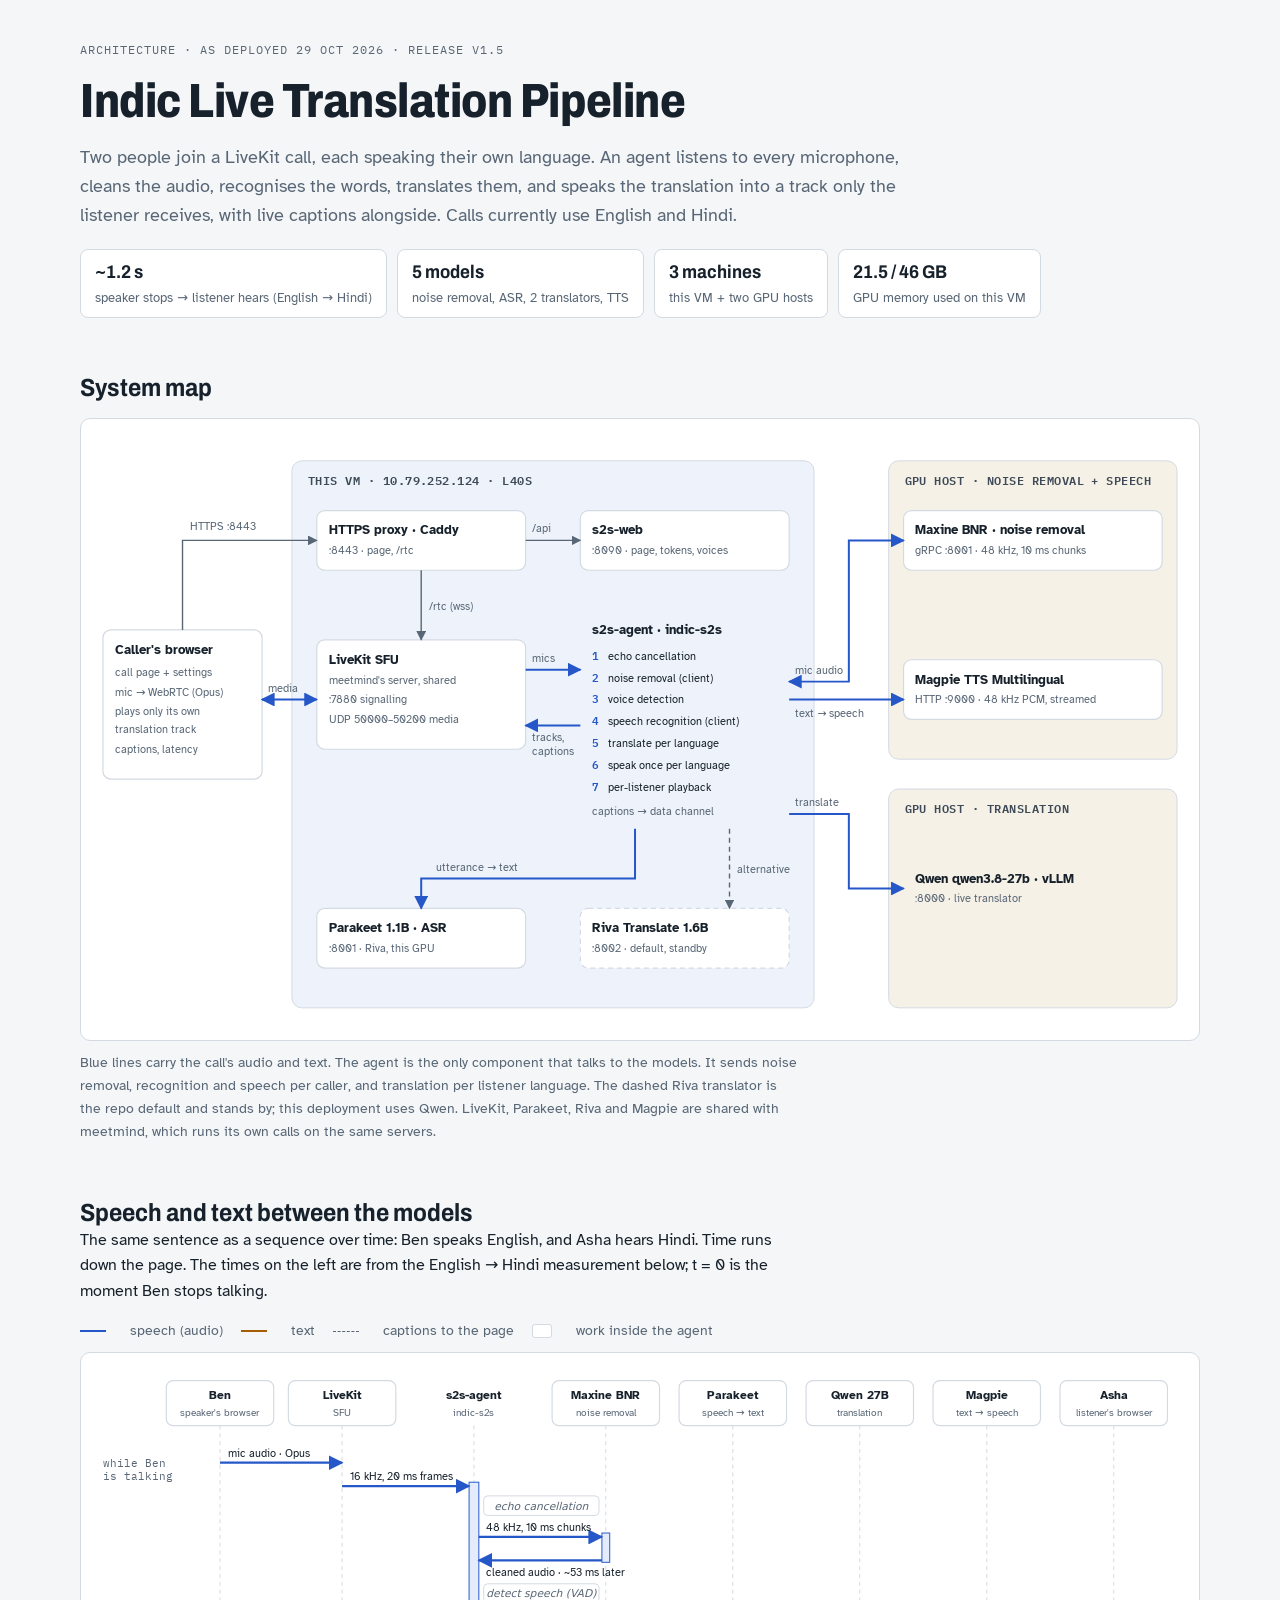
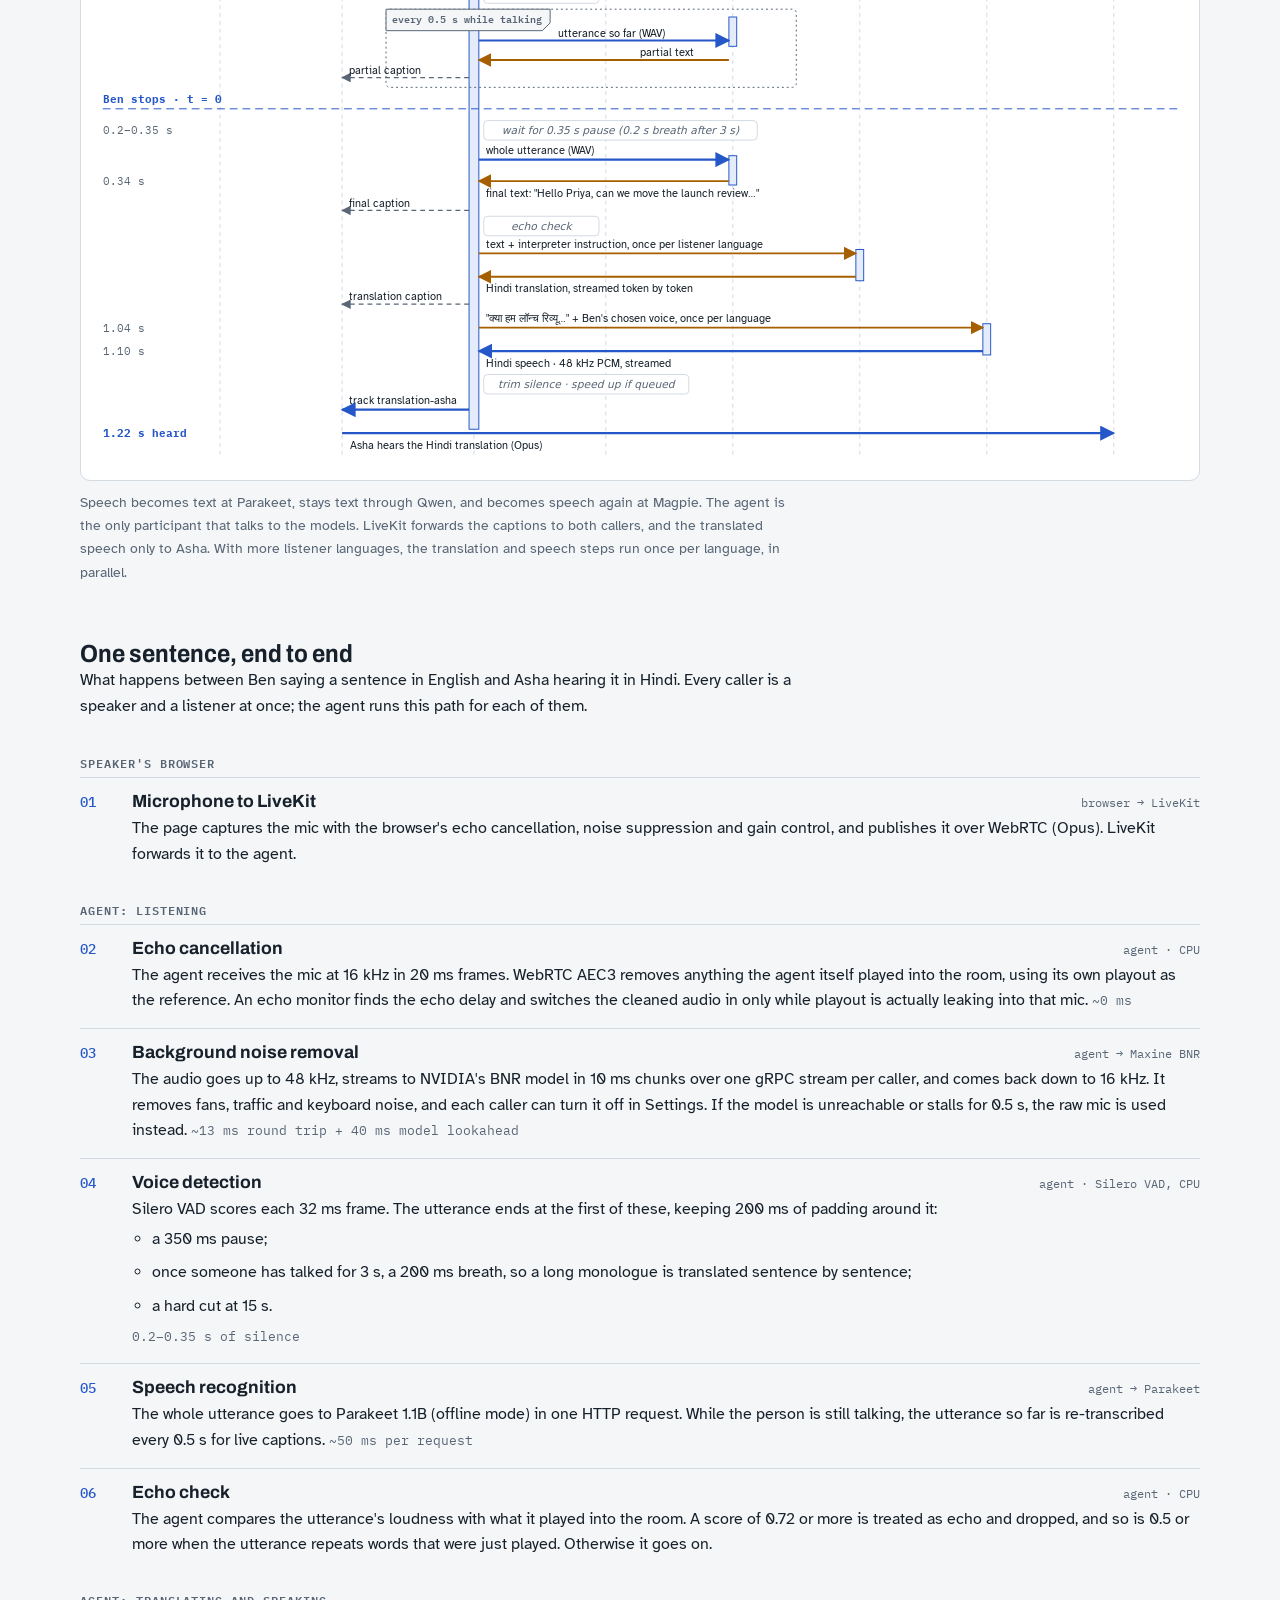
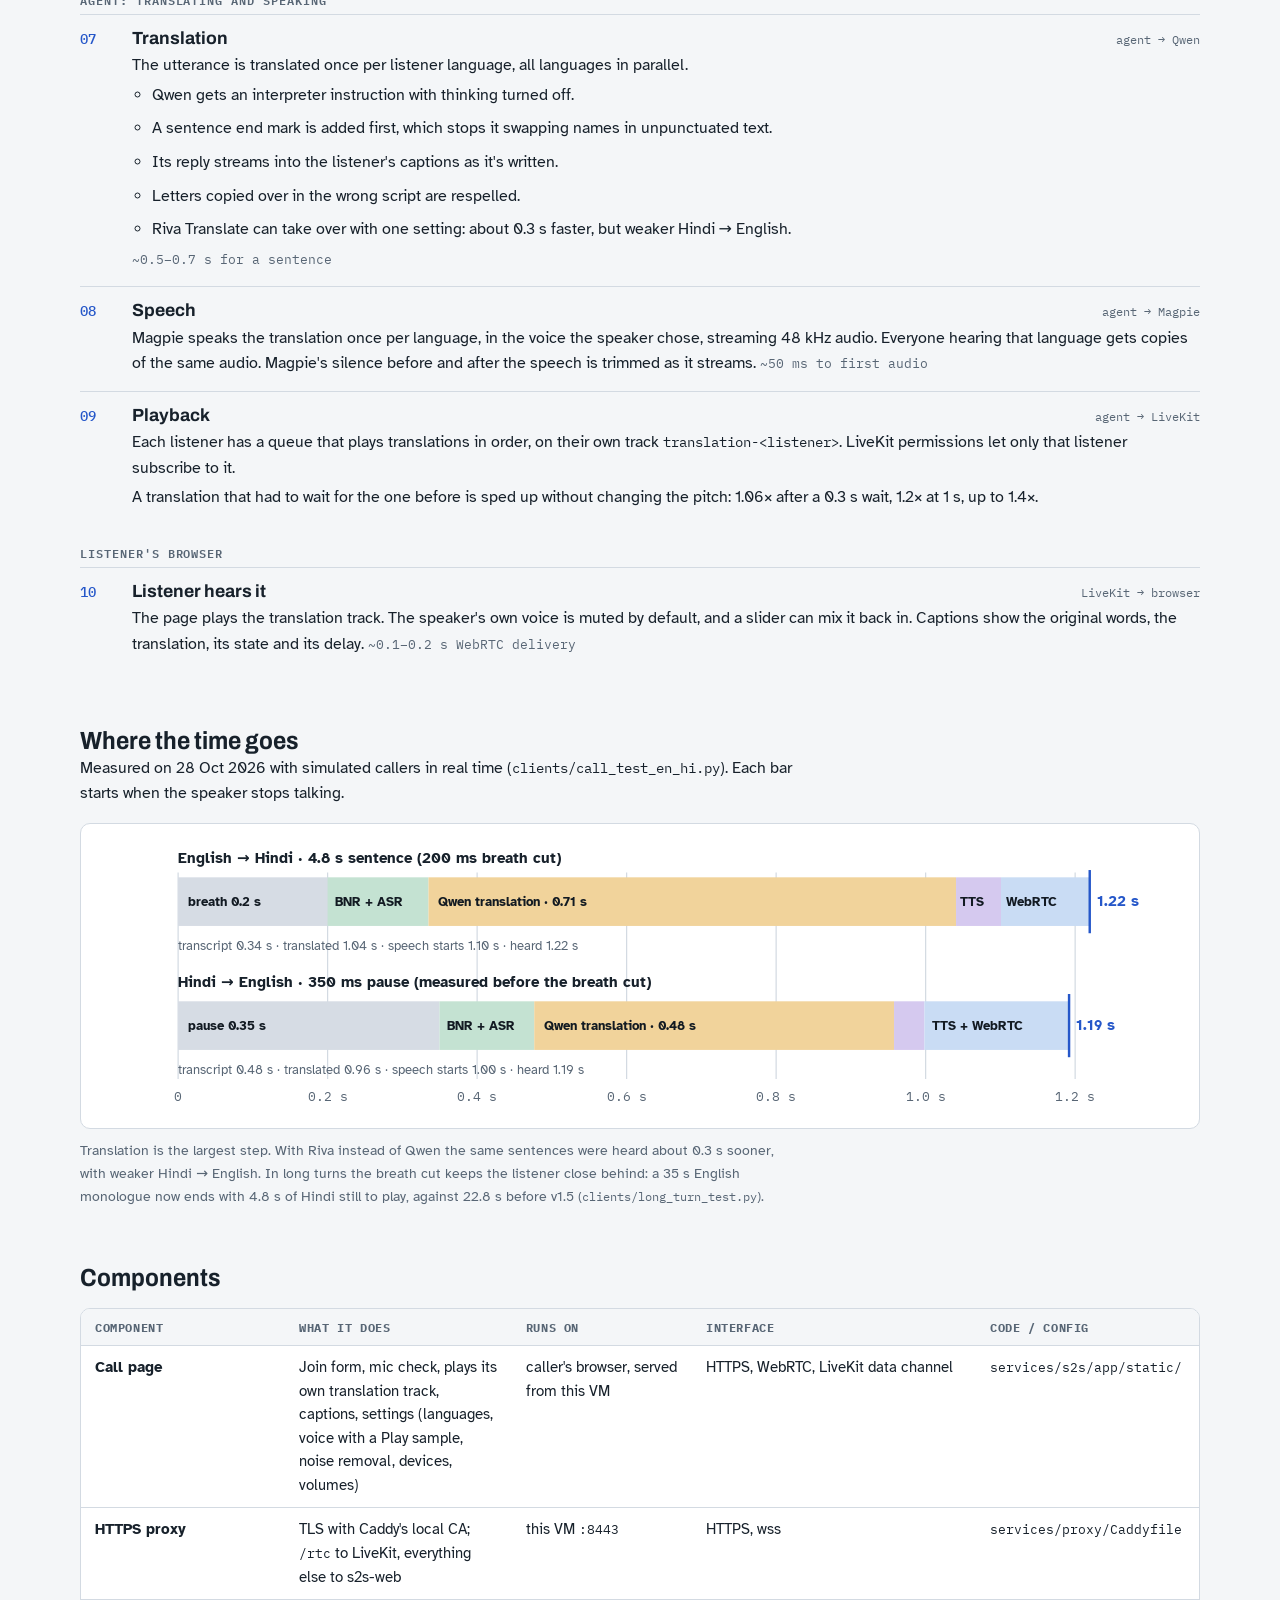
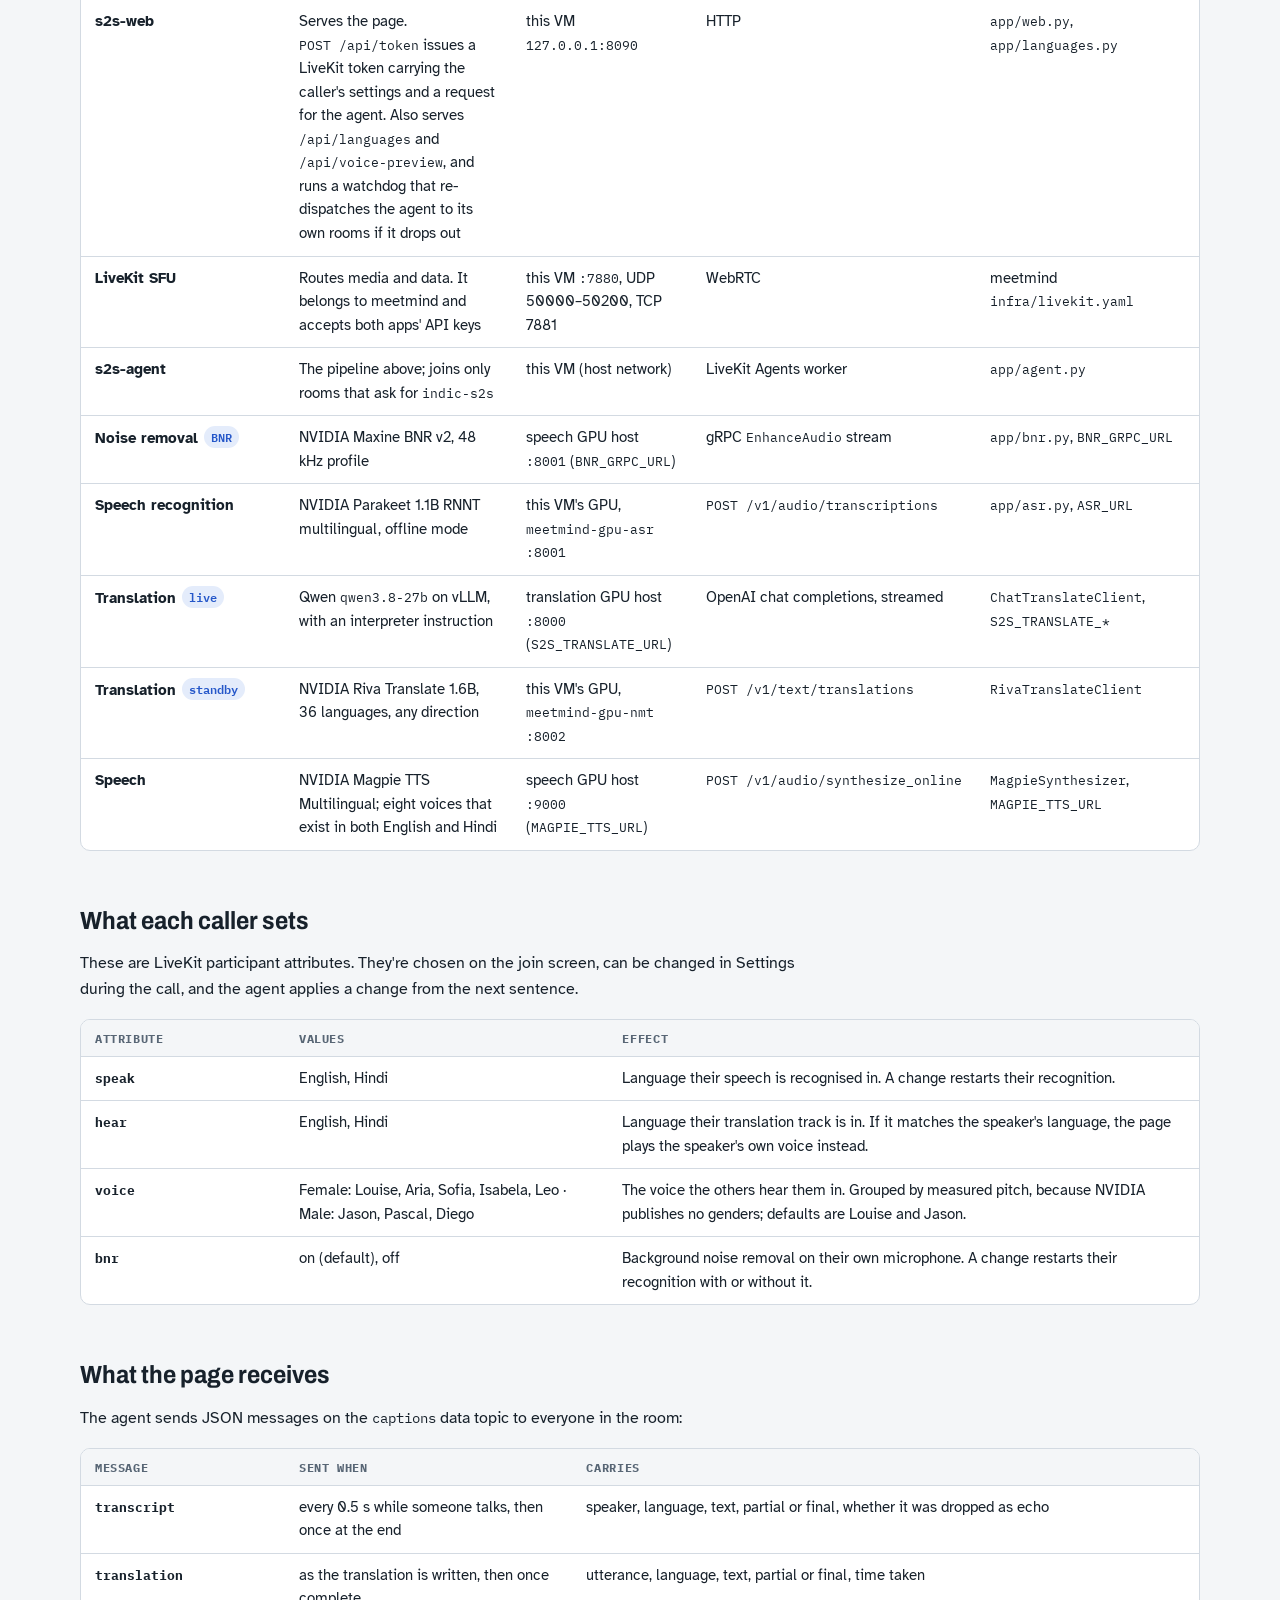
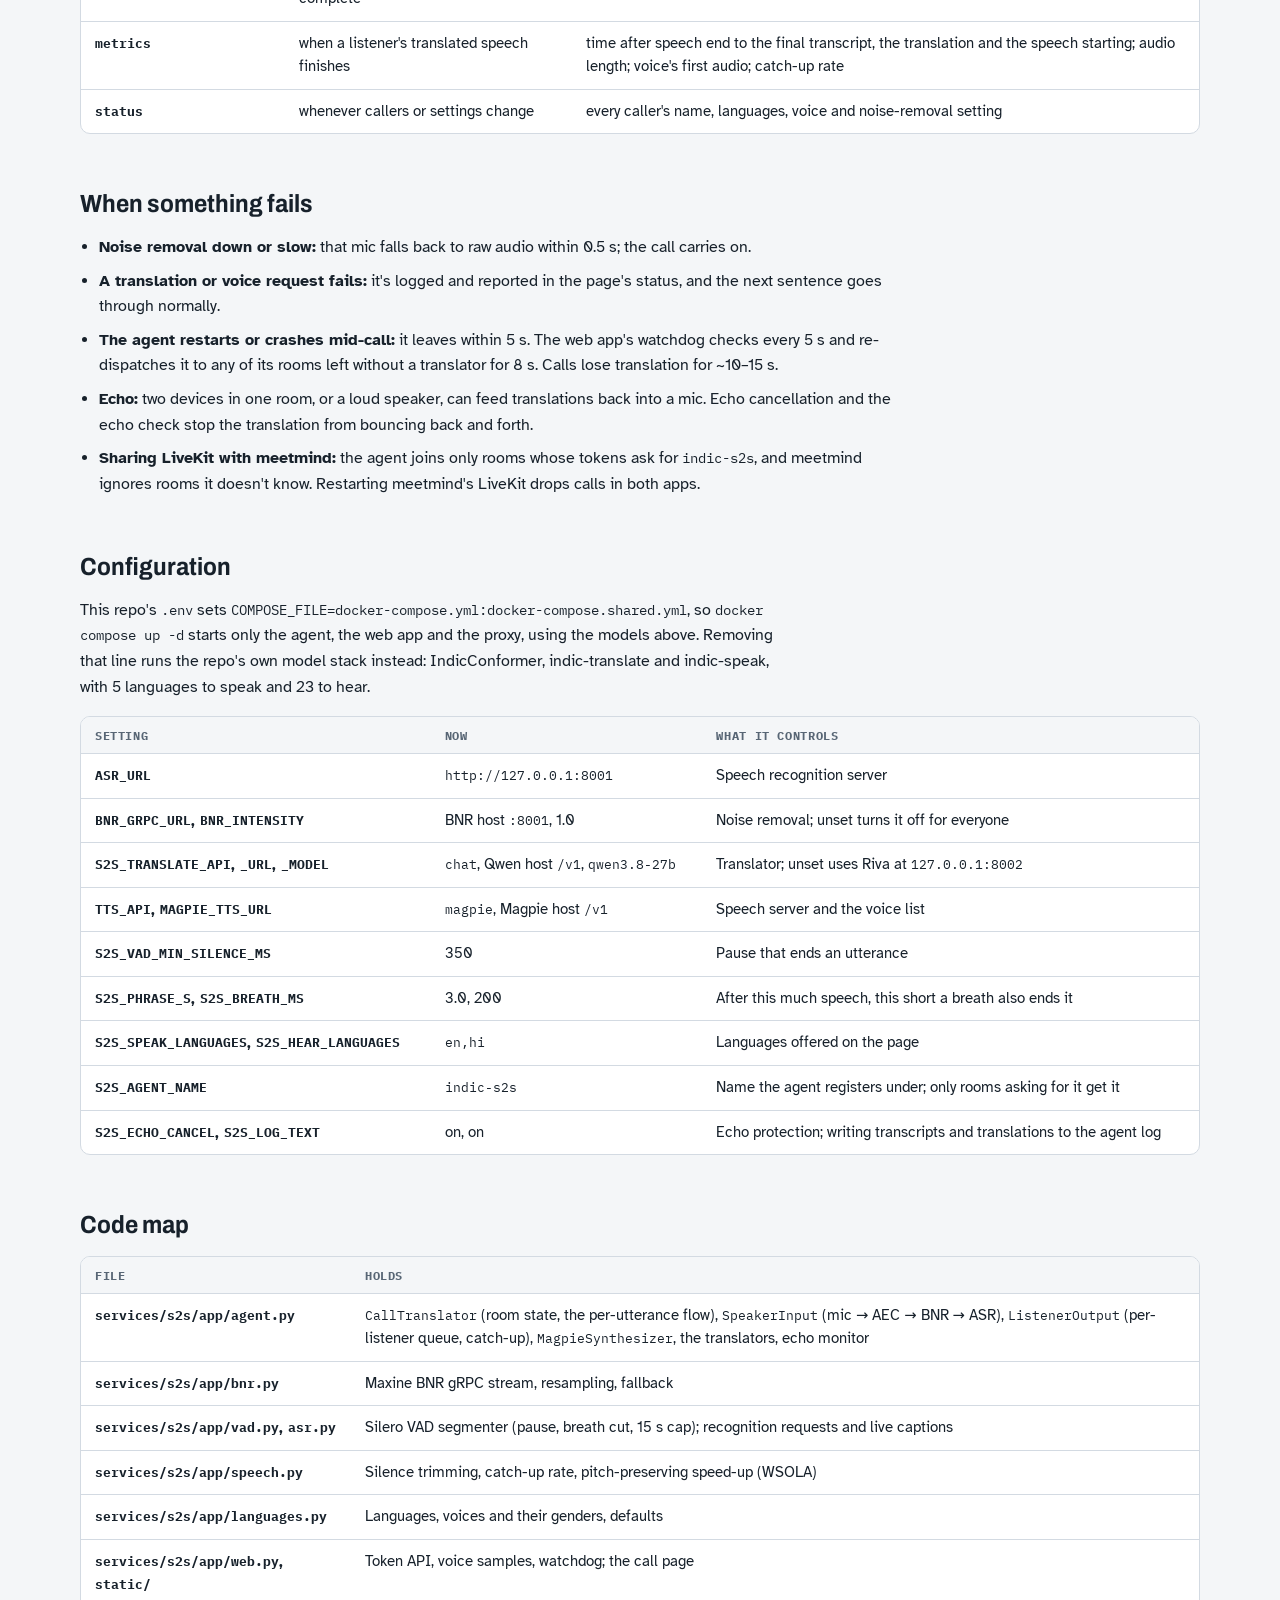
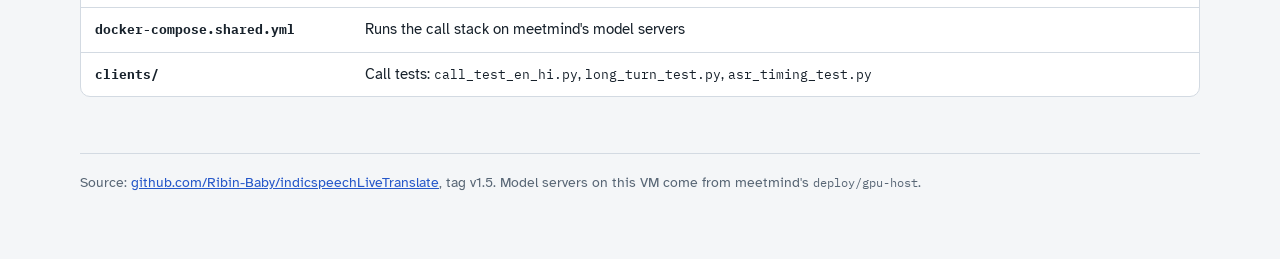
==== commit f2a0d063: "docs/live-pipeline.html: sequence diagram of speech and text between the models One column per parti" ====
--- a/docs/live-pipeline.html
+++ b/docs/live-pipeline.html
@@ -28,6 +28,7 @@
   --seg-tts: #d5c9ef;
   --seg-net: #c9dcf4;
   --seg-ink: #121a22;
+  --text-msg: #a65f00;         /* text between the models */
   --font-display: "Archivo", "Helvetica Neue", Arial, sans-serif;
   --font-body: "Atkinson Hyperlegible", "Segoe UI", system-ui, sans-serif;
   --font-mono: "IBM Plex Mono", ui-monospace, "SFMono-Regular", Menlo, monospace;
@@ -36,14 +37,14 @@
   :root:not([data-theme="light"]) {
     --bg: #0f141a; --surface: #161e27; --ink: #e5ecf2; --muted: #9aa8b6; --line: #2b3745;
     --accent: #84a6ff; --accent-soft: #1d2b46; --zone-vm: #142033; --zone-gpu: #241f17; --zone-ink: #b9c4cf;
-    --seg-pause: #8e99a8; --seg-asr: #7fb99c; --seg-mt: #dcb064; --seg-tts: #a996dc; --seg-net: #86a9d8; --seg-ink: #0d1217;
+    --seg-pause: #8e99a8; --seg-asr: #7fb99c; --seg-mt: #dcb064; --seg-tts: #a996dc; --seg-net: #86a9d8; --seg-ink: #0d1217; --text-msg: #e2a64e;
     color-scheme: dark;
   }
 }
 :root[data-theme="dark"] {
   --bg: #0f141a; --surface: #161e27; --ink: #e5ecf2; --muted: #9aa8b6; --line: #2b3745;
   --accent: #84a6ff; --accent-soft: #1d2b46; --zone-vm: #142033; --zone-gpu: #241f17; --zone-ink: #b9c4cf;
-  --seg-pause: #8e99a8; --seg-asr: #7fb99c; --seg-mt: #dcb064; --seg-tts: #a996dc; --seg-net: #86a9d8; --seg-ink: #0d1217;
+  --seg-pause: #8e99a8; --seg-asr: #7fb99c; --seg-mt: #dcb064; --seg-tts: #a996dc; --seg-net: #86a9d8; --seg-ink: #0d1217; --text-msg: #e2a64e;
   color-scheme: dark;
 }
 
@@ -97,6 +98,31 @@
 .arrowhead { fill: var(--muted); }
 .arrowhead.signal { fill: var(--accent); }
 
+/* sequence */
+.legend { display: flex; flex-wrap: wrap; align-items: center; gap: 6px 18px; margin: 0; font-size: 0.85rem; color: var(--muted); }
+.key { display: inline-block; width: 26px; height: 0; border-top: 2.5px solid var(--accent); vertical-align: middle; margin-right: 6px; }
+.k-text { border-top-color: var(--text-msg); }
+.k-data { border-top: 1.5px dashed var(--muted); }
+.k-note { width: 18px; height: 12px; border: 1px solid var(--line); background: var(--surface); border-radius: 3px; }
+.seq svg { min-width: 900px; }
+.lifeline { stroke: var(--line); stroke-dasharray: 4 4; }
+.activation { fill: var(--accent-soft); stroke: var(--accent); stroke-width: 1; }
+.p-name { fill: var(--ink); font: 700 12.5px var(--font-body); }
+.p-sub { fill: var(--muted); font: 10.5px var(--font-body); }
+.m-audio { stroke: var(--accent); stroke-width: 2.2; }
+.m-text { stroke: var(--text-msg); stroke-width: 2; }
+.m-data { stroke: var(--muted); stroke-width: 1.4; stroke-dasharray: 5 4; }
+.mk-audio { fill: var(--accent); } .mk-text { fill: var(--text-msg); } .mk-data { fill: var(--muted); }
+.m-label { fill: var(--ink); font: 11.5px var(--font-body); }
+.s-note { fill: var(--surface); stroke: var(--line); }
+.n-label { fill: var(--muted); font: italic 11px var(--font-body); }
+.loop { fill: none; stroke: var(--muted); stroke-width: 1; stroke-dasharray: 2 3; }
+.loop-tab { fill: var(--bg); stroke: var(--muted); stroke-width: 1; }
+.loop-label { fill: var(--muted); font: 600 10.5px var(--font-mono); }
+.stopline { stroke: var(--accent); stroke-width: 1; stroke-dasharray: 8 5; }
+.t-label { fill: var(--muted); font: 11px var(--font-mono); }
+.t-mark { fill: var(--accent); font: 700 11.5px var(--font-mono); }
+
 /* timeline */
 .tick { stroke: var(--line); }
 .tick-label { fill: var(--muted); font: 11px var(--font-mono); }
@@ -260,6 +286,113 @@
         </svg>
       </div>
       <figcaption>Blue lines carry the call's audio and text. The agent is the only component that talks to the models. It sends noise removal, recognition and speech per caller, and translation per listener language. The dashed Riva translator is the repo default and stands by; this deployment uses Qwen. LiveKit, Parakeet, Riva and Magpie are shared with meetmind, which runs its own calls on the same servers.</figcaption>
+    </figure>
+  </section>
+
+  <section aria-labelledby="sequence">
+    <div class="prose">
+      <h2 id="sequence">Speech and text between the models</h2>
+      <p>The same sentence as a sequence over time: Ben speaks English, and Asha hears Hindi. Time runs down the page. The times on the left are from the English → Hindi measurement below; t = 0 is the moment Ben stops talking.</p>
+    </div>
+    <figure>
+      <p class="legend" aria-hidden="true"><span class="key k-audio"></span>speech (audio) <span class="key k-text"></span>text <span class="key k-data"></span>captions to the page <span class="key k-note"></span>work inside the agent</p>
+      <div class="diagram seq">
+        <svg viewBox="0 0 1120 720" role="img" aria-label="Sequence diagram. While Ben talks, his mic audio goes through LiveKit to the agent, which cancels echo, streams it to noise removal and back, detects speech, and every 0.5 s sends the utterance so far to Parakeet for a partial caption. When Ben stops, after a 0.2 to 0.35 second pause the agent sends the whole utterance to Parakeet and gets the final text at 0.34 s, checks for echo, sends the text to Qwen once per listener language and receives the translation streamed until 1.04 s, sends it to Magpie in Ben's chosen voice and receives speech from 1.10 s, trims silence, and plays it on Asha's own track, which she hears at 1.22 s. Captions go to the page at each step.">
+          <defs>
+            <marker id="sq-a" viewBox="0 0 10 10" refX="9" refY="5" markerWidth="7" markerHeight="7" orient="auto-start-reverse"><path class="mk-audio" d="M0,0 L10,5 L0,10 z"/></marker>
+            <marker id="sq-t" viewBox="0 0 10 10" refX="9" refY="5" markerWidth="7" markerHeight="7" orient="auto-start-reverse"><path class="mk-text" d="M0,0 L10,5 L0,10 z"/></marker>
+            <marker id="sq-d" viewBox="0 0 10 10" refX="9" refY="5" markerWidth="7" markerHeight="7" orient="auto-start-reverse"><path class="mk-data" d="M0,0 L10,5 L0,10 z"/></marker>
+          </defs>
+
+          <!-- participants -->
+          <rect class="node" x="75" y="16" width="110" height="46" rx="7"/><text class="p-name" x="130" y="35" text-anchor="middle">Ben</text><text class="p-sub" x="130" y="52" text-anchor="middle">speaker's browser</text>
+          <rect class="node" x="200" y="16" width="110" height="46" rx="7"/><text class="p-name" x="255" y="35" text-anchor="middle">LiveKit</text><text class="p-sub" x="255" y="52" text-anchor="middle">SFU</text>
+          <rect class="node key" x="335" y="16" width="110" height="46" rx="7"/><text class="p-name" x="390" y="35" text-anchor="middle">s2s-agent</text><text class="p-sub" x="390" y="52" text-anchor="middle">indic-s2s</text>
+          <rect class="node" x="470" y="16" width="110" height="46" rx="7"/><text class="p-name" x="525" y="35" text-anchor="middle">Maxine BNR</text><text class="p-sub" x="525" y="52" text-anchor="middle">noise removal</text>
+          <rect class="node" x="600" y="16" width="110" height="46" rx="7"/><text class="p-name" x="655" y="35" text-anchor="middle">Parakeet</text><text class="p-sub" x="655" y="52" text-anchor="middle">speech → text</text>
+          <rect class="node" x="730" y="16" width="110" height="46" rx="7"/><text class="p-name" x="785" y="35" text-anchor="middle">Qwen 27B</text><text class="p-sub" x="785" y="52" text-anchor="middle">translation</text>
+          <rect class="node" x="860" y="16" width="110" height="46" rx="7"/><text class="p-name" x="915" y="35" text-anchor="middle">Magpie</text><text class="p-sub" x="915" y="52" text-anchor="middle">text → speech</text>
+          <rect class="node" x="990" y="16" width="110" height="46" rx="7"/><text class="p-name" x="1045" y="35" text-anchor="middle">Asha</text><text class="p-sub" x="1045" y="52" text-anchor="middle">listener's browser</text>
+
+          <!-- lifelines and activations -->
+          <line class="lifeline" x1="130" y1="62" x2="130" y2="706"/>
+          <line class="lifeline" x1="255" y1="62" x2="255" y2="706"/>
+          <line class="lifeline" x1="390" y1="62" x2="390" y2="706"/>
+          <line class="lifeline" x1="525" y1="62" x2="525" y2="706"/>
+          <line class="lifeline" x1="655" y1="62" x2="655" y2="706"/>
+          <line class="lifeline" x1="785" y1="62" x2="785" y2="706"/>
+          <line class="lifeline" x1="915" y1="62" x2="915" y2="706"/>
+          <line class="lifeline" x1="1045" y1="62" x2="1045" y2="706"/>
+          <rect class="activation" x="385" y="120" width="10" height="560"/>
+          <rect class="activation" x="521" y="172" width="8" height="30"/>
+          <rect class="activation" x="651" y="258" width="8" height="30"/>
+          <rect class="activation" x="651" y="400" width="8" height="30"/>
+          <rect class="activation" x="781" y="496" width="8" height="32"/>
+          <rect class="activation" x="911" y="572" width="8" height="32"/>
+
+          <!-- while Ben talks -->
+          <text class="t-label" x="10" y="104">while Ben</text>
+          <text class="t-label" x="10" y="118">is talking</text>
+
+          <line class="m-audio" x1="130" y1="100" x2="255" y2="100" marker-end="url(#sq-a)"/>
+          <text class="m-label" x="138" y="94">mic audio · Opus</text>
+          <line class="m-audio" x1="255" y1="124" x2="385" y2="124" marker-end="url(#sq-a)"/>
+          <text class="m-label" x="263" y="118">16 kHz, 20 ms frames</text>
+          <rect class="s-note" x="400" y="134" width="118" height="20" rx="4"/><text class="n-label" x="459" y="148" text-anchor="middle">echo cancellation</text>
+          <line class="m-audio" x1="395" y1="176" x2="521" y2="176" marker-end="url(#sq-a)"/>
+          <text class="m-label" x="402" y="170">48 kHz, 10 ms chunks</text>
+          <line class="m-audio" x1="521" y1="200" x2="395" y2="200" marker-end="url(#sq-a)"/>
+          <text class="m-label" x="402" y="216">cleaned audio · ~53 ms later</text>
+          <rect class="s-note" x="400" y="224" width="118" height="20" rx="4"/><text class="n-label" x="459" y="238" text-anchor="middle">detect speech (VAD)</text>
+
+          <rect class="loop" x="300" y="250" width="420" height="80" rx="4"/>
+          <path class="loop-tab" d="M300,250 h168 v14 l-8,8 h-160 z"/>
+          <text class="loop-label" x="306" y="264">every 0.5 s while talking</text>
+          <line class="m-audio" x1="395" y1="282" x2="651" y2="282" marker-end="url(#sq-a)"/>
+          <text class="m-label" x="476" y="278">utterance so far (WAV)</text>
+          <line class="m-text" x1="651" y1="302" x2="395" y2="302" marker-end="url(#sq-t)"/>
+          <text class="m-label" x="560" y="298">partial text</text>
+          <line class="m-data" x1="385" y1="320" x2="255" y2="320" marker-end="url(#sq-d)"/>
+          <text class="m-label" x="262" y="316">partial caption</text>
+
+          <!-- Ben stops -->
+          <line class="stopline" x1="10" y1="352" x2="1110" y2="352"/>
+          <text class="t-mark" x="10" y="346">Ben stops · t = 0</text>
+
+          <rect class="s-note" x="400" y="364" width="280" height="20" rx="4"/><text class="n-label" x="540" y="378" text-anchor="middle">wait for 0.35 s pause (0.2 s breath after 3 s)</text>
+          <text class="t-label" x="10" y="378">0.2–0.35 s</text>
+          <line class="m-audio" x1="395" y1="404" x2="651" y2="404" marker-end="url(#sq-a)"/>
+          <text class="m-label" x="402" y="398">whole utterance (WAV)</text>
+          <line class="m-text" x1="651" y1="426" x2="395" y2="426" marker-end="url(#sq-t)"/>
+          <text class="m-label" x="402" y="442">final text: "Hello Priya, can we move the launch review…"</text>
+          <text class="t-label" x="10" y="430">0.34 s</text>
+          <line class="m-data" x1="385" y1="456" x2="255" y2="456" marker-end="url(#sq-d)"/>
+          <text class="m-label" x="262" y="452">final caption</text>
+          <rect class="s-note" x="400" y="462" width="118" height="20" rx="4"/><text class="n-label" x="459" y="476" text-anchor="middle">echo check</text>
+
+          <line class="m-text" x1="395" y1="500" x2="781" y2="500" marker-end="url(#sq-t)"/>
+          <text class="m-label" x="402" y="494">text + interpreter instruction, once per listener language</text>
+          <line class="m-text" x1="781" y1="524" x2="395" y2="524" marker-end="url(#sq-t)"/>
+          <text class="m-label" x="402" y="540">Hindi translation, streamed token by token</text>
+          <line class="m-data" x1="385" y1="552" x2="255" y2="552" marker-end="url(#sq-d)"/>
+          <text class="m-label" x="262" y="548">translation caption</text>
+
+          <line class="m-text" x1="395" y1="576" x2="911" y2="576" marker-end="url(#sq-t)"/>
+          <text class="m-label" x="402" y="570">"क्या हम लॉन्च रिव्यू…" + Ben's chosen voice, once per language</text>
+          <text class="t-label" x="10" y="580">1.04 s</text>
+          <line class="m-audio" x1="911" y1="600" x2="395" y2="600" marker-end="url(#sq-a)"/>
+          <text class="m-label" x="402" y="616">Hindi speech · 48 kHz PCM, streamed</text>
+          <text class="t-label" x="10" y="604">1.10 s</text>
+          <rect class="s-note" x="400" y="624" width="210" height="20" rx="4"/><text class="n-label" x="505" y="638" text-anchor="middle">trim silence · speed up if queued</text>
+
+          <line class="m-audio" x1="385" y1="660" x2="255" y2="660" marker-end="url(#sq-a)"/>
+          <text class="m-label" x="262" y="654">track translation-asha</text>
+          <line class="m-audio" x1="255" y1="684" x2="1045" y2="684" marker-end="url(#sq-a)"/>
+          <text class="m-label" x="263" y="700">Asha hears the Hindi translation (Opus)</text>
+          <text class="t-mark" x="10" y="688">1.22 s heard</text>
+        </svg>
+      </div>
+      <figcaption>Speech becomes text at Parakeet, stays text through Qwen, and becomes speech again at Magpie. The agent is the only participant that talks to the models. LiveKit forwards the captions to both callers, and the translated speech only to Asha. With more listener languages, the translation and speech steps run once per language, in parallel.</figcaption>
     </figure>
   </section>
 
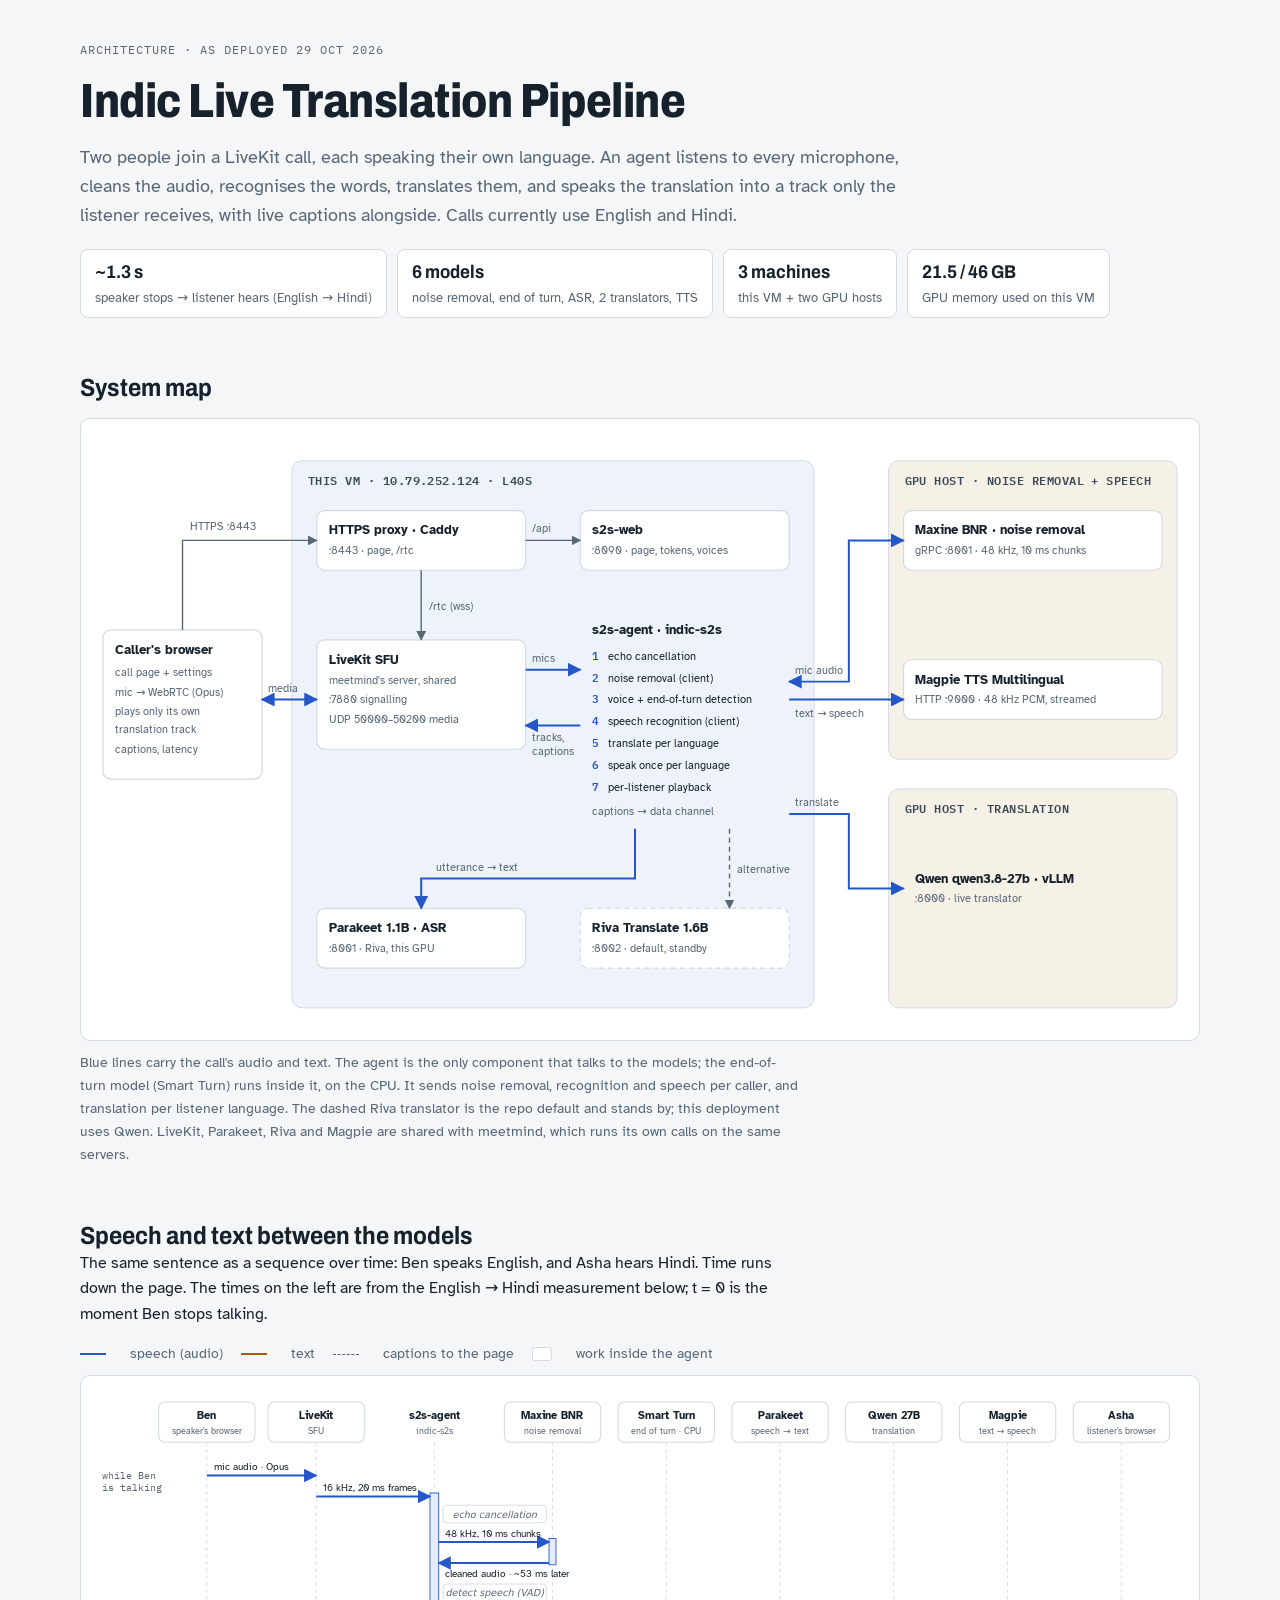
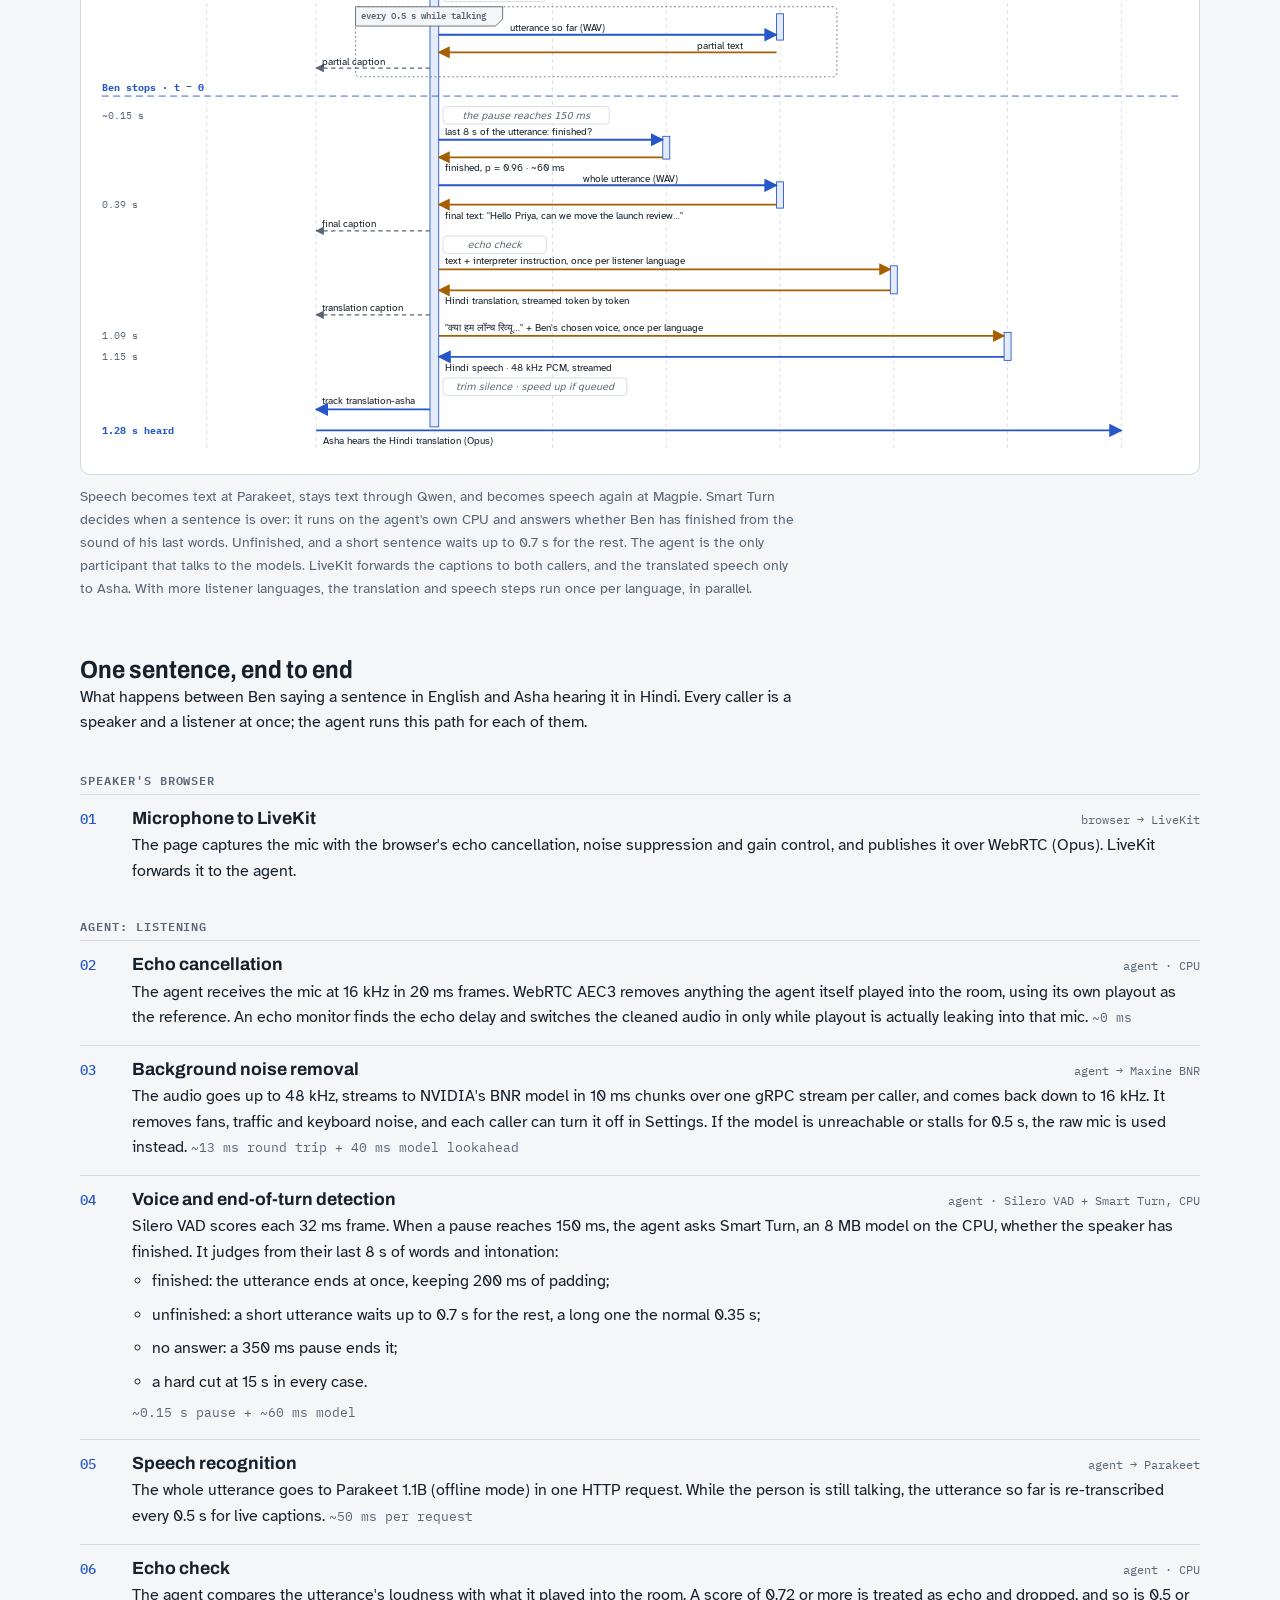
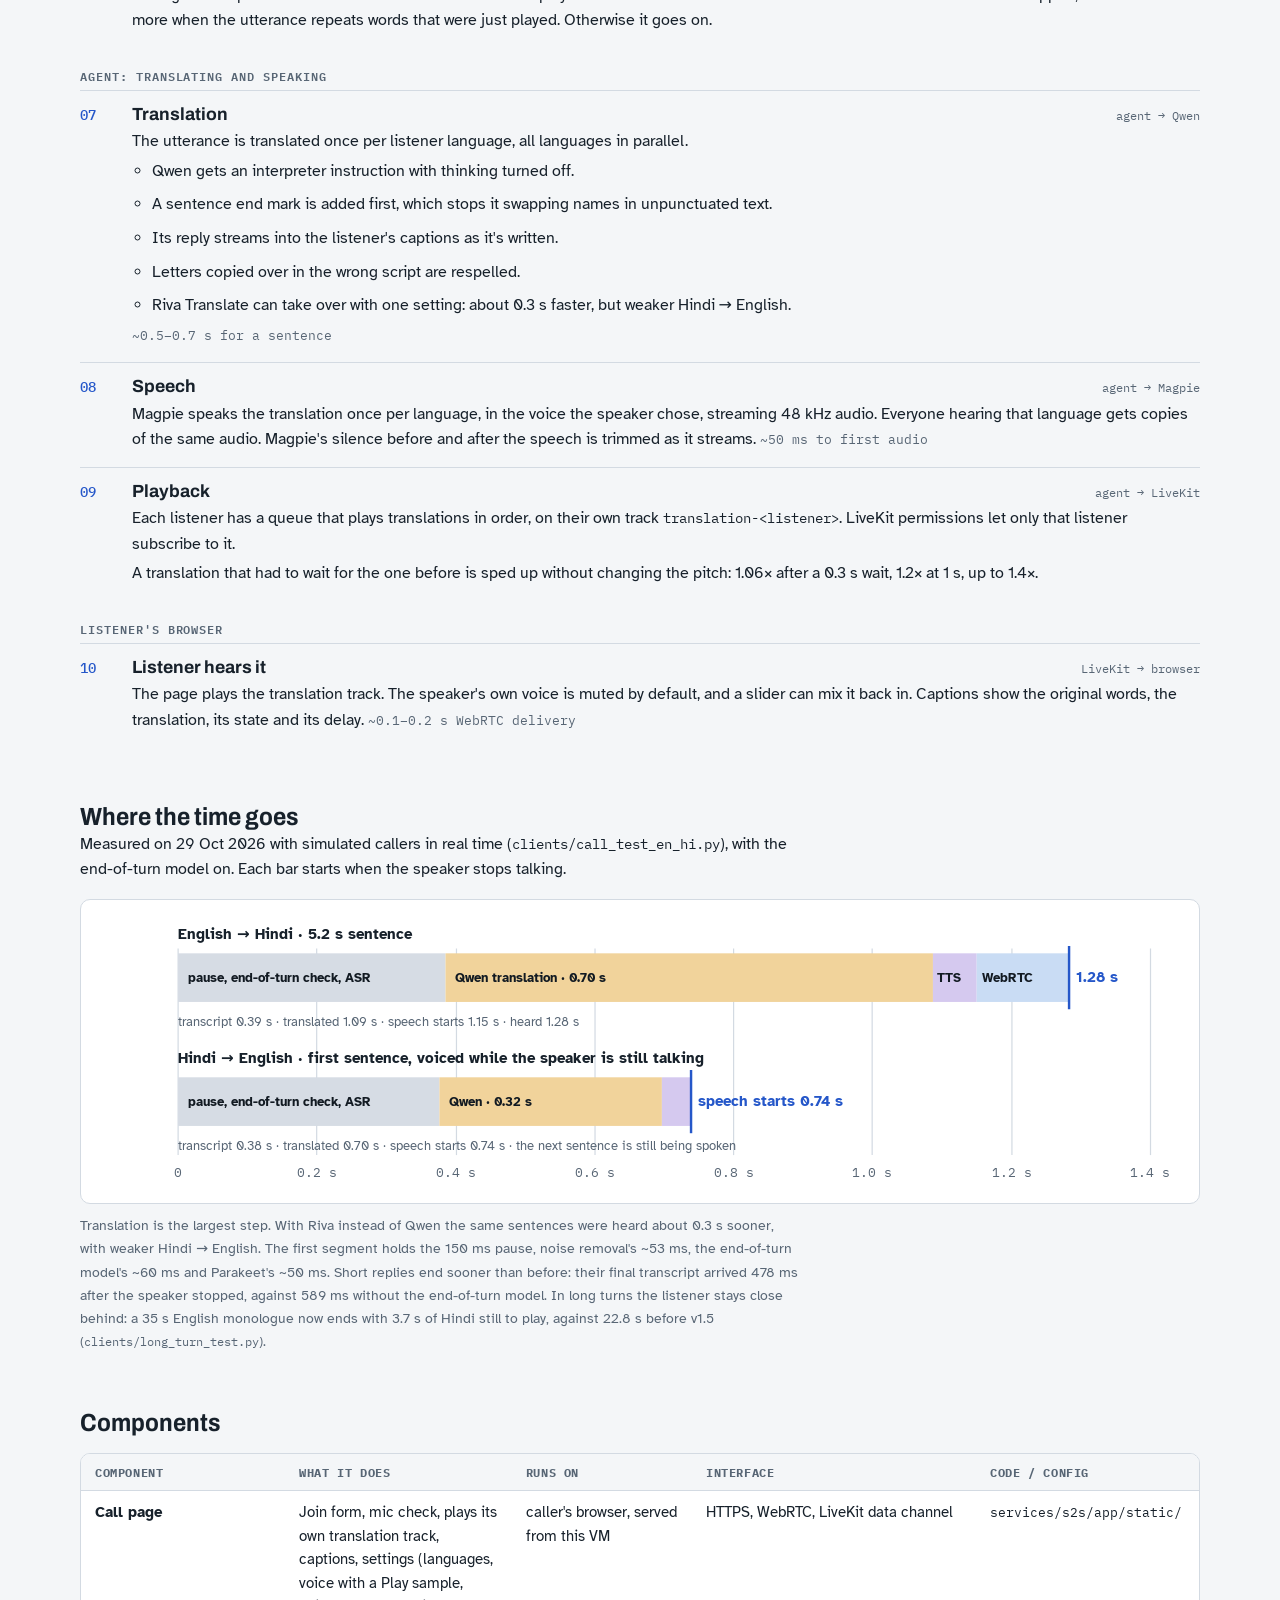
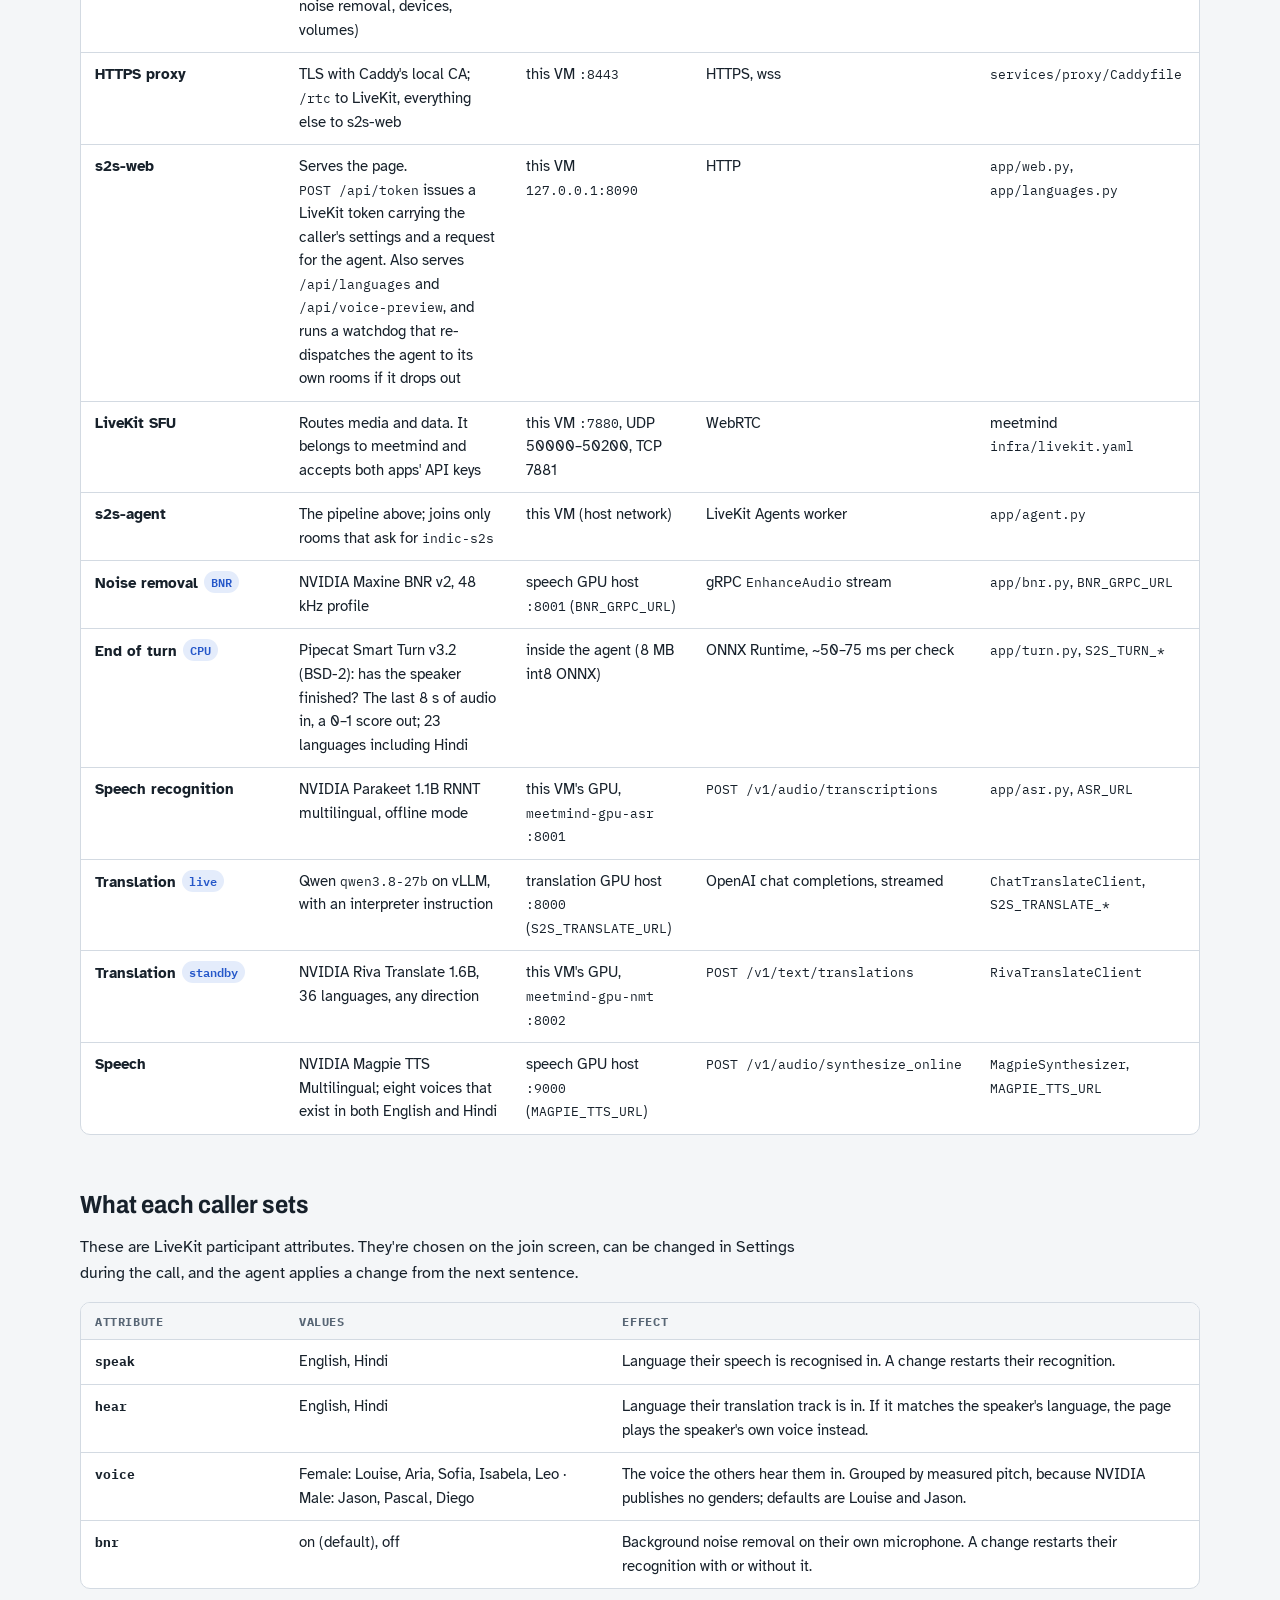
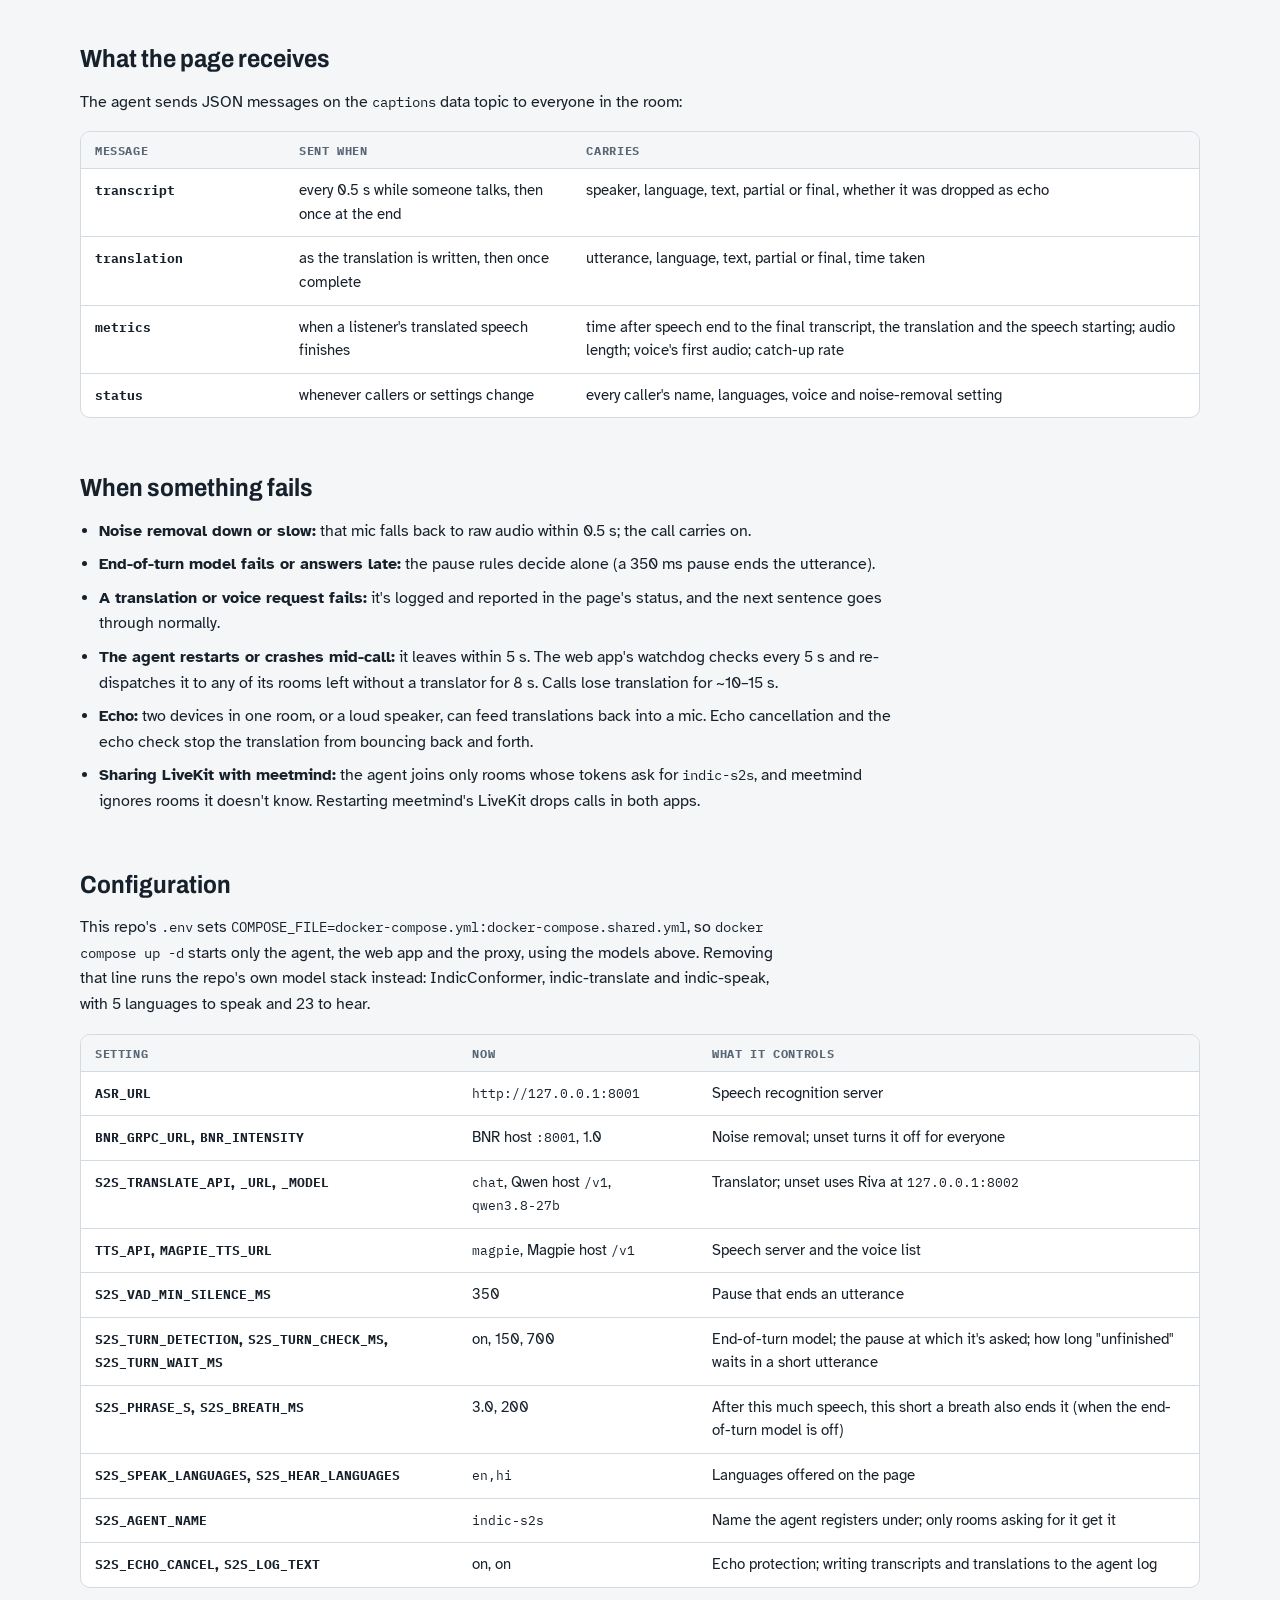
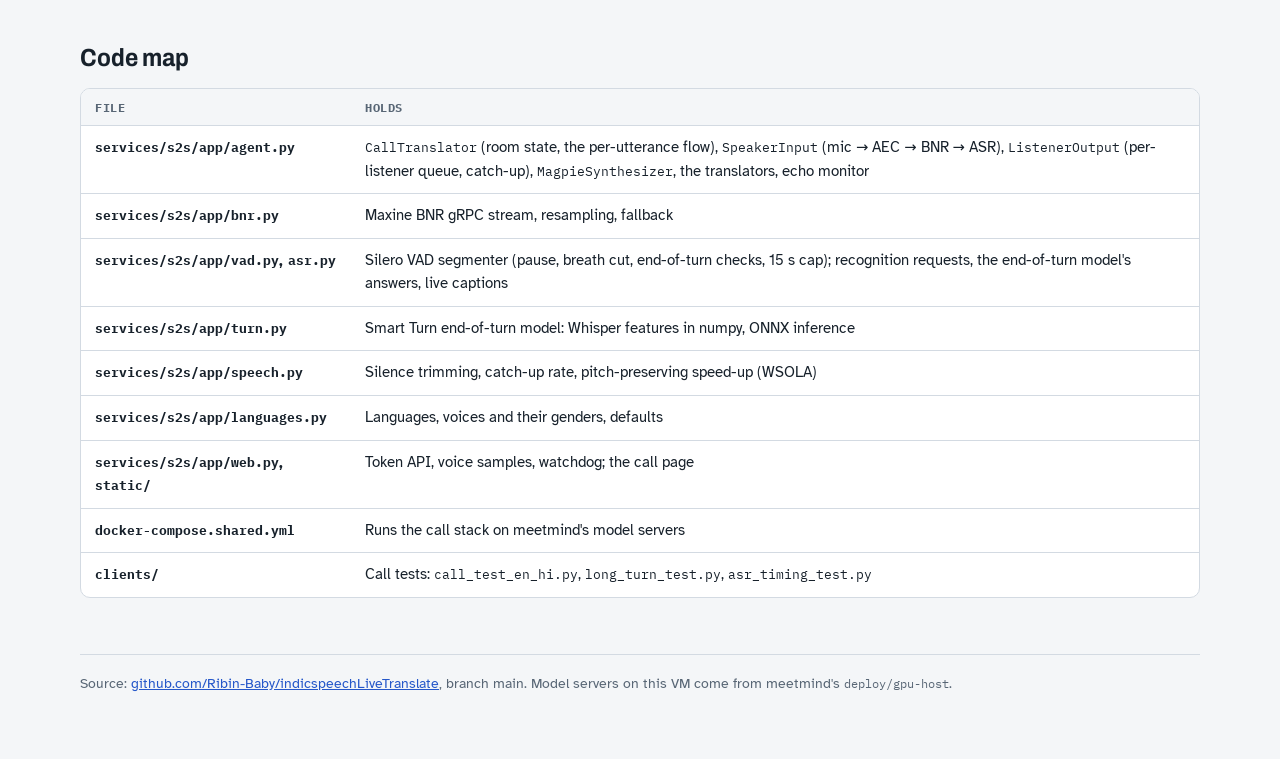
==== commit 3013c4ac: "End-of-turn model: Smart Turn v3.2 decides when a sentence is over - services/s2s/app/turn.py runs P" ====
--- a/docs/live-pipeline.html
+++ b/docs/live-pipeline.html
@@ -168,12 +168,12 @@
 
 <main>
   <header>
-    <p class="eyebrow">Architecture · as deployed 29 Oct 2026 · release v1.5</p>
+    <p class="eyebrow">Architecture · as deployed 29 Oct 2026</p>
     <h1>Indic Live Translation Pipeline</h1>
     <p class="lede">Two people join a LiveKit call, each speaking their own language. An agent listens to every microphone, cleans the audio, recognises the words, translates them, and speaks the translation into a track only the listener receives, with live captions alongside. Calls currently use English and Hindi.</p>
     <div class="facts" role="list">
-      <div class="fact" role="listitem"><b>~1.2 s</b><span>speaker stops → listener hears (English → Hindi)</span></div>
-      <div class="fact" role="listitem"><b>5 models</b><span>noise removal, ASR, 2 translators, TTS</span></div>
+      <div class="fact" role="listitem"><b>~1.3 s</b><span>speaker stops → listener hears (English → Hindi)</span></div>
+      <div class="fact" role="listitem"><b>6 models</b><span>noise removal, end of turn, ASR, 2 translators, TTS</span></div>
       <div class="fact" role="listitem"><b>3 machines</b><span>this VM + two GPU hosts</span></div>
       <div class="fact" role="listitem"><b>21.5 / 46 GB</b><span>GPU memory used on this VM</span></div>
     </div>
@@ -227,7 +227,7 @@
           <text class="n-title" x="502" y="204">s2s-agent · indic-s2s</text>
           <text class="n-num" x="502" y="230">1</text><text class="n-step" x="518" y="230">echo cancellation</text>
           <text class="n-num" x="502" y="252">2</text><text class="n-step" x="518" y="252">noise removal (client)</text>
-          <text class="n-num" x="502" y="274">3</text><text class="n-step" x="518" y="274">voice detection</text>
+          <text class="n-num" x="502" y="274">3</text><text class="n-step" x="518" y="274">voice + end-of-turn detection</text>
           <text class="n-num" x="502" y="296">4</text><text class="n-step" x="518" y="296">speech recognition (client)</text>
           <text class="n-num" x="502" y="318">5</text><text class="n-step" x="518" y="318">translate per language</text>
           <text class="n-num" x="502" y="340">6</text><text class="n-step" x="518" y="340">speak once per language</text>
@@ -285,7 +285,7 @@
           <text class="w-label" x="648" y="444">alternative</text>
         </svg>
       </div>
-      <figcaption>Blue lines carry the call's audio and text. The agent is the only component that talks to the models. It sends noise removal, recognition and speech per caller, and translation per listener language. The dashed Riva translator is the repo default and stands by; this deployment uses Qwen. LiveKit, Parakeet, Riva and Magpie are shared with meetmind, which runs its own calls on the same servers.</figcaption>
+      <figcaption>Blue lines carry the call's audio and text. The agent is the only component that talks to the models; the end-of-turn model (Smart Turn) runs inside it, on the CPU. It sends noise removal, recognition and speech per caller, and translation per listener language. The dashed Riva translator is the repo default and stands by; this deployment uses Qwen. LiveKit, Parakeet, Riva and Magpie are shared with meetmind, which runs its own calls on the same servers.</figcaption>
     </figure>
   </section>
 
@@ -297,7 +297,7 @@
     <figure>
       <p class="legend" aria-hidden="true"><span class="key k-audio"></span>speech (audio) <span class="key k-text"></span>text <span class="key k-data"></span>captions to the page <span class="key k-note"></span>work inside the agent</p>
       <div class="diagram seq">
-        <svg viewBox="0 0 1120 720" role="img" aria-label="Sequence diagram. While Ben talks, his mic audio goes through LiveKit to the agent, which cancels echo, streams it to noise removal and back, detects speech, and every 0.5 s sends the utterance so far to Parakeet for a partial caption. When Ben stops, after a 0.2 to 0.35 second pause the agent sends the whole utterance to Parakeet and gets the final text at 0.34 s, checks for echo, sends the text to Qwen once per listener language and receives the translation streamed until 1.04 s, sends it to Magpie in Ben's chosen voice and receives speech from 1.10 s, trims silence, and plays it on Asha's own track, which she hears at 1.22 s. Captions go to the page at each step.">
+        <svg viewBox="0 0 1250 770" role="img" aria-label="Sequence diagram. While Ben talks, his mic audio goes through LiveKit to the agent, which cancels echo, streams it to noise removal and back, detects speech, and every 0.5 s sends the utterance so far to Parakeet for a partial caption. When Ben stops, at a 150 ms pause the agent sends the last 8 s of audio to the Smart Turn end-of-turn model, which answers finished in about 60 ms. The agent then sends the whole utterance to Parakeet and gets the final text at 0.39 s, checks for echo, sends the text to Qwen once per listener language and receives the translation streamed until 1.09 s, sends it to Magpie in Ben's chosen voice and receives speech from 1.15 s, trims silence, and plays it on Asha's own track, which she hears at 1.28 s. Captions go to the page at each step.">
           <defs>
             <marker id="sq-a" viewBox="0 0 10 10" refX="9" refY="5" markerWidth="7" markerHeight="7" orient="auto-start-reverse"><path class="mk-audio" d="M0,0 L10,5 L0,10 z"/></marker>
             <marker id="sq-t" viewBox="0 0 10 10" refX="9" refY="5" markerWidth="7" markerHeight="7" orient="auto-start-reverse"><path class="mk-text" d="M0,0 L10,5 L0,10 z"/></marker>
@@ -309,26 +309,29 @@
           <rect class="node" x="200" y="16" width="110" height="46" rx="7"/><text class="p-name" x="255" y="35" text-anchor="middle">LiveKit</text><text class="p-sub" x="255" y="52" text-anchor="middle">SFU</text>
           <rect class="node key" x="335" y="16" width="110" height="46" rx="7"/><text class="p-name" x="390" y="35" text-anchor="middle">s2s-agent</text><text class="p-sub" x="390" y="52" text-anchor="middle">indic-s2s</text>
           <rect class="node" x="470" y="16" width="110" height="46" rx="7"/><text class="p-name" x="525" y="35" text-anchor="middle">Maxine BNR</text><text class="p-sub" x="525" y="52" text-anchor="middle">noise removal</text>
-          <rect class="node" x="600" y="16" width="110" height="46" rx="7"/><text class="p-name" x="655" y="35" text-anchor="middle">Parakeet</text><text class="p-sub" x="655" y="52" text-anchor="middle">speech → text</text>
-          <rect class="node" x="730" y="16" width="110" height="46" rx="7"/><text class="p-name" x="785" y="35" text-anchor="middle">Qwen 27B</text><text class="p-sub" x="785" y="52" text-anchor="middle">translation</text>
-          <rect class="node" x="860" y="16" width="110" height="46" rx="7"/><text class="p-name" x="915" y="35" text-anchor="middle">Magpie</text><text class="p-sub" x="915" y="52" text-anchor="middle">text → speech</text>
-          <rect class="node" x="990" y="16" width="110" height="46" rx="7"/><text class="p-name" x="1045" y="35" text-anchor="middle">Asha</text><text class="p-sub" x="1045" y="52" text-anchor="middle">listener's browser</text>
+          <rect class="node" x="600" y="16" width="110" height="46" rx="7"/><text class="p-name" x="655" y="35" text-anchor="middle">Smart Turn</text><text class="p-sub" x="655" y="52" text-anchor="middle">end of turn · CPU</text>
+          <rect class="node" x="730" y="16" width="110" height="46" rx="7"/><text class="p-name" x="785" y="35" text-anchor="middle">Parakeet</text><text class="p-sub" x="785" y="52" text-anchor="middle">speech → text</text>
+          <rect class="node" x="860" y="16" width="110" height="46" rx="7"/><text class="p-name" x="915" y="35" text-anchor="middle">Qwen 27B</text><text class="p-sub" x="915" y="52" text-anchor="middle">translation</text>
+          <rect class="node" x="990" y="16" width="110" height="46" rx="7"/><text class="p-name" x="1045" y="35" text-anchor="middle">Magpie</text><text class="p-sub" x="1045" y="52" text-anchor="middle">text → speech</text>
+          <rect class="node" x="1120" y="16" width="110" height="46" rx="7"/><text class="p-name" x="1175" y="35" text-anchor="middle">Asha</text><text class="p-sub" x="1175" y="52" text-anchor="middle">listener's browser</text>
 
           <!-- lifelines and activations -->
-          <line class="lifeline" x1="130" y1="62" x2="130" y2="706"/>
-          <line class="lifeline" x1="255" y1="62" x2="255" y2="706"/>
-          <line class="lifeline" x1="390" y1="62" x2="390" y2="706"/>
-          <line class="lifeline" x1="525" y1="62" x2="525" y2="706"/>
-          <line class="lifeline" x1="655" y1="62" x2="655" y2="706"/>
-          <line class="lifeline" x1="785" y1="62" x2="785" y2="706"/>
-          <line class="lifeline" x1="915" y1="62" x2="915" y2="706"/>
-          <line class="lifeline" x1="1045" y1="62" x2="1045" y2="706"/>
-          <rect class="activation" x="385" y="120" width="10" height="560"/>
+          <line class="lifeline" x1="130" y1="62" x2="130" y2="756"/>
+          <line class="lifeline" x1="255" y1="62" x2="255" y2="756"/>
+          <line class="lifeline" x1="390" y1="62" x2="390" y2="756"/>
+          <line class="lifeline" x1="525" y1="62" x2="525" y2="756"/>
+          <line class="lifeline" x1="655" y1="62" x2="655" y2="756"/>
+          <line class="lifeline" x1="785" y1="62" x2="785" y2="756"/>
+          <line class="lifeline" x1="915" y1="62" x2="915" y2="756"/>
+          <line class="lifeline" x1="1045" y1="62" x2="1045" y2="756"/>
+          <line class="lifeline" x1="1175" y1="62" x2="1175" y2="756"/>
+          <rect class="activation" x="385" y="120" width="10" height="610"/>
           <rect class="activation" x="521" y="172" width="8" height="30"/>
-          <rect class="activation" x="651" y="258" width="8" height="30"/>
-          <rect class="activation" x="651" y="400" width="8" height="30"/>
-          <rect class="activation" x="781" y="496" width="8" height="32"/>
-          <rect class="activation" x="911" y="572" width="8" height="32"/>
+          <rect class="activation" x="781" y="258" width="8" height="30"/>
+          <rect class="activation" x="651" y="398" width="8" height="26"/>
+          <rect class="activation" x="781" y="450" width="8" height="30"/>
+          <rect class="activation" x="911" y="546" width="8" height="32"/>
+          <rect class="activation" x="1041" y="622" width="8" height="32"/>
 
           <!-- while Ben talks -->
           <text class="t-label" x="10" y="104">while Ben</text>
@@ -345,54 +348,59 @@
           <text class="m-label" x="402" y="216">cleaned audio · ~53 ms later</text>
           <rect class="s-note" x="400" y="224" width="118" height="20" rx="4"/><text class="n-label" x="459" y="238" text-anchor="middle">detect speech (VAD)</text>
 
-          <rect class="loop" x="300" y="250" width="420" height="80" rx="4"/>
+          <rect class="loop" x="300" y="250" width="550" height="80" rx="4"/>
           <path class="loop-tab" d="M300,250 h168 v14 l-8,8 h-160 z"/>
           <text class="loop-label" x="306" y="264">every 0.5 s while talking</text>
-          <line class="m-audio" x1="395" y1="282" x2="651" y2="282" marker-end="url(#sq-a)"/>
+          <line class="m-audio" x1="395" y1="282" x2="781" y2="282" marker-end="url(#sq-a)"/>
           <text class="m-label" x="476" y="278">utterance so far (WAV)</text>
-          <line class="m-text" x1="651" y1="302" x2="395" y2="302" marker-end="url(#sq-t)"/>
-          <text class="m-label" x="560" y="298">partial text</text>
+          <line class="m-text" x1="781" y1="302" x2="395" y2="302" marker-end="url(#sq-t)"/>
+          <text class="m-label" x="690" y="298">partial text</text>
           <line class="m-data" x1="385" y1="320" x2="255" y2="320" marker-end="url(#sq-d)"/>
           <text class="m-label" x="262" y="316">partial caption</text>
 
           <!-- Ben stops -->
-          <line class="stopline" x1="10" y1="352" x2="1110" y2="352"/>
+          <line class="stopline" x1="10" y1="352" x2="1240" y2="352"/>
           <text class="t-mark" x="10" y="346">Ben stops · t = 0</text>
 
-          <rect class="s-note" x="400" y="364" width="280" height="20" rx="4"/><text class="n-label" x="540" y="378" text-anchor="middle">wait for 0.35 s pause (0.2 s breath after 3 s)</text>
-          <text class="t-label" x="10" y="378">0.2–0.35 s</text>
-          <line class="m-audio" x1="395" y1="404" x2="651" y2="404" marker-end="url(#sq-a)"/>
-          <text class="m-label" x="402" y="398">whole utterance (WAV)</text>
-          <line class="m-text" x1="651" y1="426" x2="395" y2="426" marker-end="url(#sq-t)"/>
-          <text class="m-label" x="402" y="442">final text: "Hello Priya, can we move the launch review…"</text>
-          <text class="t-label" x="10" y="430">0.34 s</text>
-          <line class="m-data" x1="385" y1="456" x2="255" y2="456" marker-end="url(#sq-d)"/>
-          <text class="m-label" x="262" y="452">final caption</text>
-          <rect class="s-note" x="400" y="462" width="118" height="20" rx="4"/><text class="n-label" x="459" y="476" text-anchor="middle">echo check</text>
-
-          <line class="m-text" x1="395" y1="500" x2="781" y2="500" marker-end="url(#sq-t)"/>
-          <text class="m-label" x="402" y="494">text + interpreter instruction, once per listener language</text>
-          <line class="m-text" x1="781" y1="524" x2="395" y2="524" marker-end="url(#sq-t)"/>
-          <text class="m-label" x="402" y="540">Hindi translation, streamed token by token</text>
-          <line class="m-data" x1="385" y1="552" x2="255" y2="552" marker-end="url(#sq-d)"/>
-          <text class="m-label" x="262" y="548">translation caption</text>
-
-          <line class="m-text" x1="395" y1="576" x2="911" y2="576" marker-end="url(#sq-t)"/>
-          <text class="m-label" x="402" y="570">"क्या हम लॉन्च रिव्यू…" + Ben's chosen voice, once per language</text>
-          <text class="t-label" x="10" y="580">1.04 s</text>
-          <line class="m-audio" x1="911" y1="600" x2="395" y2="600" marker-end="url(#sq-a)"/>
-          <text class="m-label" x="402" y="616">Hindi speech · 48 kHz PCM, streamed</text>
-          <text class="t-label" x="10" y="604">1.10 s</text>
-          <rect class="s-note" x="400" y="624" width="210" height="20" rx="4"/><text class="n-label" x="505" y="638" text-anchor="middle">trim silence · speed up if queued</text>
-
-          <line class="m-audio" x1="385" y1="660" x2="255" y2="660" marker-end="url(#sq-a)"/>
-          <text class="m-label" x="262" y="654">track translation-asha</text>
-          <line class="m-audio" x1="255" y1="684" x2="1045" y2="684" marker-end="url(#sq-a)"/>
-          <text class="m-label" x="263" y="700">Asha hears the Hindi translation (Opus)</text>
-          <text class="t-mark" x="10" y="688">1.22 s heard</text>
+          <rect class="s-note" x="400" y="364" width="190" height="20" rx="4"/><text class="n-label" x="495" y="378" text-anchor="middle">the pause reaches 150 ms</text>
+          <text class="t-label" x="10" y="378">~0.15 s</text>
+          <line class="m-audio" x1="395" y1="402" x2="651" y2="402" marker-end="url(#sq-a)"/>
+          <text class="m-label" x="402" y="396">last 8 s of the utterance: finished?</text>
+          <line class="m-text" x1="651" y1="422" x2="395" y2="422" marker-end="url(#sq-t)"/>
+          <text class="m-label" x="402" y="438">finished, p = 0.96 · ~60 ms</text>
+
+          <line class="m-audio" x1="395" y1="454" x2="781" y2="454" marker-end="url(#sq-a)"/>
+          <text class="m-label" x="560" y="450">whole utterance (WAV)</text>
+          <line class="m-text" x1="781" y1="476" x2="395" y2="476" marker-end="url(#sq-t)"/>
+          <text class="m-label" x="402" y="492">final text: "Hello Priya, can we move the launch review…"</text>
+          <text class="t-label" x="10" y="480">0.39 s</text>
+          <line class="m-data" x1="385" y1="506" x2="255" y2="506" marker-end="url(#sq-d)"/>
+          <text class="m-label" x="262" y="502">final caption</text>
+          <rect class="s-note" x="400" y="512" width="118" height="20" rx="4"/><text class="n-label" x="459" y="526" text-anchor="middle">echo check</text>
+
+          <line class="m-text" x1="395" y1="550" x2="911" y2="550" marker-end="url(#sq-t)"/>
+          <text class="m-label" x="402" y="544">text + interpreter instruction, once per listener language</text>
+          <line class="m-text" x1="911" y1="574" x2="395" y2="574" marker-end="url(#sq-t)"/>
+          <text class="m-label" x="402" y="590">Hindi translation, streamed token by token</text>
+          <line class="m-data" x1="385" y1="602" x2="255" y2="602" marker-end="url(#sq-d)"/>
+          <text class="m-label" x="262" y="598">translation caption</text>
+
+          <line class="m-text" x1="395" y1="626" x2="1041" y2="626" marker-end="url(#sq-t)"/>
+          <text class="m-label" x="402" y="620">"क्या हम लॉन्च रिव्यू…" + Ben's chosen voice, once per language</text>
+          <text class="t-label" x="10" y="630">1.09 s</text>
+          <line class="m-audio" x1="1041" y1="650" x2="395" y2="650" marker-end="url(#sq-a)"/>
+          <text class="m-label" x="402" y="666">Hindi speech · 48 kHz PCM, streamed</text>
+          <text class="t-label" x="10" y="654">1.15 s</text>
+          <rect class="s-note" x="400" y="674" width="210" height="20" rx="4"/><text class="n-label" x="505" y="688" text-anchor="middle">trim silence · speed up if queued</text>
+
+          <line class="m-audio" x1="385" y1="710" x2="255" y2="710" marker-end="url(#sq-a)"/>
+          <text class="m-label" x="262" y="704">track translation-asha</text>
+          <line class="m-audio" x1="255" y1="734" x2="1175" y2="734" marker-end="url(#sq-a)"/>
+          <text class="m-label" x="263" y="750">Asha hears the Hindi translation (Opus)</text>
+          <text class="t-mark" x="10" y="738">1.28 s heard</text>
         </svg>
       </div>
-      <figcaption>Speech becomes text at Parakeet, stays text through Qwen, and becomes speech again at Magpie. The agent is the only participant that talks to the models. LiveKit forwards the captions to both callers, and the translated speech only to Asha. With more listener languages, the translation and speech steps run once per language, in parallel.</figcaption>
+      <figcaption>Speech becomes text at Parakeet, stays text through Qwen, and becomes speech again at Magpie. Smart Turn decides when a sentence is over: it runs on the agent's own CPU and answers whether Ben has finished from the sound of his last words. Unfinished, and a short sentence waits up to 0.7 s for the rest. The agent is the only participant that talks to the models. LiveKit forwards the captions to both callers, and the translated speech only to Asha. With more listener languages, the translation and speech steps run once per language, in parallel.</figcaption>
     </figure>
   </section>
 
@@ -417,14 +425,15 @@
         <p>The audio goes up to 48 kHz, streams to NVIDIA's BNR model in 10 ms chunks over one gRPC stream per caller, and comes back down to 16 kHz. It removes fans, traffic and keyboard noise, and each caller can turn it off in Settings. If the model is unreachable or stalls for 0.5 s, the raw mic is used instead. <span class="time">~13 ms round trip + 40 ms model lookahead</span></p>
       </li>
       <li class="stage">
-        <h3>Voice detection</h3><span class="where">agent · Silero VAD, CPU</span>
-        <p>Silero VAD scores each 32 ms frame. The utterance ends at the first of these, keeping 200 ms of padding around it:</p>
+        <h3>Voice and end-of-turn detection</h3><span class="where">agent · Silero VAD + Smart Turn, CPU</span>
+        <p>Silero VAD scores each 32 ms frame. When a pause reaches 150 ms, the agent asks Smart Turn, an 8 MB model on the CPU, whether the speaker has finished. It judges from their last 8 s of words and intonation:</p>
         <ul class="notes">
-          <li>a 350 ms pause;</li>
-          <li>once someone has talked for 3 s, a 200 ms breath, so a long monologue is translated sentence by sentence;</li>
-          <li>a hard cut at 15 s.</li>
+          <li>finished: the utterance ends at once, keeping 200 ms of padding;</li>
+          <li>unfinished: a short utterance waits up to 0.7 s for the rest, a long one the normal 0.35 s;</li>
+          <li>no answer: a 350 ms pause ends it;</li>
+          <li>a hard cut at 15 s in every case.</li>
         </ul>
-        <p><span class="time">0.2–0.35 s of silence</span></p>
+        <p><span class="time">~0.15 s pause + ~60 ms model</span></p>
       </li>
       <li class="stage">
         <h3>Speech recognition</h3><span class="where">agent → Parakeet</span>
@@ -467,53 +476,48 @@
   <section aria-labelledby="time">
     <div class="prose">
       <h2 id="time">Where the time goes</h2>
-      <p>Measured on 28 Oct 2026 with simulated callers in real time (<code>clients/call_test_en_hi.py</code>). Each bar starts when the speaker stops talking.</p>
+      <p>Measured on 29 Oct 2026 with simulated callers in real time (<code>clients/call_test_en_hi.py</code>), with the end-of-turn model on. Each bar starts when the speaker stops talking.</p>
     </div>
     <figure class="timeline">
       <div class="diagram">
-        <svg viewBox="0 0 900 230" role="img" aria-label="Timeline: English to Hindi, a 4.8 second sentence: the 200 ms breath, then noise removal and recognition until 335 ms, Qwen translation until 1040 ms, Magpie first audio at 1101 ms, heard by the listener at 1220 ms. Hindi to English with the 350 ms pause: recognised at 476 ms, translated at 957 ms, speech starts at 997 ms, heard at 1190 ms.">
-          <!-- scale: 0..1300 ms -> x 70..870 (0.6154 px per ms) -->
+        <svg viewBox="0 0 900 230" role="img" aria-label="Timeline: English to Hindi, a 5.2 second sentence: the pause, noise removal, end-of-turn check and recognition until the final transcript at 385 ms, Qwen translation until 1087 ms, Magpie first audio at 1150 ms, heard by the listener at 1282 ms. Hindi to English, the first sentence of a longer turn: final transcript at 376 ms, translated at 696 ms, speech starts at 738 ms while the speaker is still talking.">
+          <!-- scale: 0..1400 ms -> x 70..870 (0.5714 px per ms) -->
           <line class="tick" x1="70" y1="30" x2="70" y2="200"/><text class="tick-label" x="70" y="218" text-anchor="middle">0</text>
-          <line class="tick" x1="193" y1="30" x2="193" y2="200"/><text class="tick-label" x="193" y="218" text-anchor="middle">0.2 s</text>
-          <line class="tick" x1="316" y1="30" x2="316" y2="200"/><text class="tick-label" x="316" y="218" text-anchor="middle">0.4 s</text>
-          <line class="tick" x1="439" y1="30" x2="439" y2="200"/><text class="tick-label" x="439" y="218" text-anchor="middle">0.6 s</text>
-          <line class="tick" x1="562" y1="30" x2="562" y2="200"/><text class="tick-label" x="562" y="218" text-anchor="middle">0.8 s</text>
-          <line class="tick" x1="685" y1="30" x2="685" y2="200"/><text class="tick-label" x="685" y="218" text-anchor="middle">1.0 s</text>
-          <line class="tick" x1="808" y1="30" x2="808" y2="200"/><text class="tick-label" x="808" y="218" text-anchor="middle">1.2 s</text>
-
-          <!-- bar 1: English -> Hindi, long sentence: breath cut -->
-          <text class="bar-label" x="70" y="22">English → Hindi · 4.8 s sentence (200 ms breath cut)</text>
-          <rect class="s-pause" x="70" y="34" width="123" height="40"/>
-          <text class="seg-text" x="78" y="58">breath 0.2 s</text>
-          <rect class="s-asr" x="193" y="34" width="83" height="40"/>
-          <text class="seg-text" x="199" y="58">BNR + ASR</text>
-          <rect class="s-mt" x="276" y="34" width="434" height="40"/>
-          <text class="seg-text" x="284" y="58">Qwen translation · 0.71 s</text>
-          <rect class="s-tts" x="710" y="34" width="37" height="40"/>
-          <text class="seg-text" x="713" y="58">TTS</text>
-          <rect class="s-net" x="747" y="34" width="73" height="40"/>
-          <text class="seg-text" x="751" y="58">WebRTC</text>
-          <line class="heard" x1="820" y1="28" x2="820" y2="80"/>
-          <text class="heard-label" x="826" y="58">1.22 s</text>
-          <text class="bar-sub" x="70" y="94">transcript 0.34 s · translated 1.04 s · speech starts 1.10 s · heard 1.22 s</text>
-
-          <!-- bar 2: Hindi -> English, short sentence: 350 ms pause -->
-          <text class="bar-label" x="70" y="124">Hindi → English · 350 ms pause (measured before the breath cut)</text>
+          <line class="tick" x1="184" y1="30" x2="184" y2="200"/><text class="tick-label" x="184" y="218" text-anchor="middle">0.2 s</text>
+          <line class="tick" x1="299" y1="30" x2="299" y2="200"/><text class="tick-label" x="299" y="218" text-anchor="middle">0.4 s</text>
+          <line class="tick" x1="413" y1="30" x2="413" y2="200"/><text class="tick-label" x="413" y="218" text-anchor="middle">0.6 s</text>
+          <line class="tick" x1="527" y1="30" x2="527" y2="200"/><text class="tick-label" x="527" y="218" text-anchor="middle">0.8 s</text>
+          <line class="tick" x1="641" y1="30" x2="641" y2="200"/><text class="tick-label" x="641" y="218" text-anchor="middle">1.0 s</text>
+          <line class="tick" x1="756" y1="30" x2="756" y2="200"/><text class="tick-label" x="756" y="218" text-anchor="middle">1.2 s</text>
+          <line class="tick" x1="870" y1="30" x2="870" y2="200"/><text class="tick-label" x="870" y="218" text-anchor="middle">1.4 s</text>
+
+          <!-- bar 1: English -> Hindi -->
+          <text class="bar-label" x="70" y="22">English → Hindi · 5.2 s sentence</text>
+          <rect class="s-pause" x="70" y="34" width="220" height="40"/>
+          <text class="seg-text" x="78" y="58">pause, end-of-turn check, ASR</text>
+          <rect class="s-mt" x="290" y="34" width="401" height="40"/>
+          <text class="seg-text" x="298" y="58">Qwen translation · 0.70 s</text>
+          <rect class="s-tts" x="691" y="34" width="36" height="40"/>
+          <text class="seg-text" x="694" y="58">TTS</text>
+          <rect class="s-net" x="727" y="34" width="76" height="40"/>
+          <text class="seg-text" x="731" y="58">WebRTC</text>
+          <line class="heard" x1="803" y1="28" x2="803" y2="80"/>
+          <text class="heard-label" x="809" y="58">1.28 s</text>
+          <text class="bar-sub" x="70" y="94">transcript 0.39 s · translated 1.09 s · speech starts 1.15 s · heard 1.28 s</text>
+
+          <!-- bar 2: Hindi -> English, first sentence of a longer turn -->
+          <text class="bar-label" x="70" y="124">Hindi → English · first sentence, voiced while the speaker is still talking</text>
           <rect class="s-pause" x="70" y="136" width="215" height="40"/>
-          <text class="seg-text" x="78" y="160">pause 0.35 s</text>
-          <rect class="s-asr" x="285" y="136" width="78" height="40"/>
-          <text class="seg-text" x="291" y="160">BNR + ASR</text>
-          <rect class="s-mt" x="363" y="136" width="296" height="40"/>
-          <text class="seg-text" x="371" y="160">Qwen translation · 0.48 s</text>
-          <rect class="s-tts" x="659" y="136" width="25" height="40"/>
-          <rect class="s-net" x="684" y="136" width="119" height="40"/>
-          <text class="seg-text" x="690" y="160">TTS + WebRTC</text>
-          <line class="heard" x1="803" y1="130" x2="803" y2="182"/>
-          <text class="heard-label" x="809" y="160">1.19 s</text>
-          <text class="bar-sub" x="70" y="196">transcript 0.48 s · translated 0.96 s · speech starts 1.00 s · heard 1.19 s</text>
+          <text class="seg-text" x="78" y="160">pause, end-of-turn check, ASR</text>
+          <rect class="s-mt" x="285" y="136" width="183" height="40"/>
+          <text class="seg-text" x="293" y="160">Qwen · 0.32 s</text>
+          <rect class="s-tts" x="468" y="136" width="24" height="40"/>
+          <line class="heard" x1="492" y1="130" x2="492" y2="182"/>
+          <text class="heard-label" x="498" y="160">speech starts 0.74 s</text>
+          <text class="bar-sub" x="70" y="196">transcript 0.38 s · translated 0.70 s · speech starts 0.74 s · the next sentence is still being spoken</text>
         </svg>
       </div>
-      <figcaption>Translation is the largest step. With Riva instead of Qwen the same sentences were heard about 0.3 s sooner, with weaker Hindi → English. In long turns the breath cut keeps the listener close behind: a 35 s English monologue now ends with 4.8 s of Hindi still to play, against 22.8 s before v1.5 (<code>clients/long_turn_test.py</code>).</figcaption>
+      <figcaption>Translation is the largest step. With Riva instead of Qwen the same sentences were heard about 0.3 s sooner, with weaker Hindi → English. The first segment holds the 150 ms pause, noise removal's ~53 ms, the end-of-turn model's ~60 ms and Parakeet's ~50 ms. Short replies end sooner than before: their final transcript arrived 478 ms after the speaker stopped, against 589 ms without the end-of-turn model. In long turns the listener stays close behind: a 35 s English monologue now ends with 3.7 s of Hindi still to play, against 22.8 s before v1.5 (<code>clients/long_turn_test.py</code>).</figcaption>
     </figure>
   </section>
 
@@ -529,7 +533,8 @@
           <tr><td>LiveKit SFU</td><td>Routes media and data. It belongs to meetmind and accepts both apps' API keys</td><td>this VM <code>:7880</code>, UDP 50000–50200, TCP 7881</td><td>WebRTC</td><td>meetmind <code>infra/livekit.yaml</code></td></tr>
           <tr><td>s2s-agent</td><td>The pipeline above; joins only rooms that ask for <code>indic-s2s</code></td><td>this VM (host network)</td><td>LiveKit Agents worker</td><td><code>app/agent.py</code></td></tr>
           <tr><td>Noise removal<span class="tag">BNR</span></td><td>NVIDIA Maxine BNR v2, 48 kHz profile</td><td>speech GPU host <code>:8001</code> (<code>BNR_GRPC_URL</code>)</td><td>gRPC <code>EnhanceAudio</code> stream</td><td><code>app/bnr.py</code>, <code>BNR_GRPC_URL</code></td></tr>
-          <tr><td>Speech recognition</td><td>NVIDIA Parakeet 1.1B RNNT multilingual, offline mode</td><td>this VM's GPU, <code>meetmind-gpu-asr</code> <code>:8001</code></td><td><code>POST /v1/audio/transcriptions</code></td><td><code>app/asr.py</code>, <code>ASR_URL</code></td></tr>
+          <tr><td>End of turn<span class="tag">CPU</span></td><td>Pipecat Smart Turn v3.2 (BSD-2): has the speaker finished? The last 8 s of audio in, a 0–1 score out; 23 languages including Hindi</td><td>inside the agent (8 MB int8 ONNX)</td><td>ONNX Runtime, ~50–75 ms per check</td><td><code>app/turn.py</code>, <code>S2S_TURN_*</code></td></tr>
+        <tr><td>Speech recognition</td><td>NVIDIA Parakeet 1.1B RNNT multilingual, offline mode</td><td>this VM's GPU, <code>meetmind-gpu-asr</code> <code>:8001</code></td><td><code>POST /v1/audio/transcriptions</code></td><td><code>app/asr.py</code>, <code>ASR_URL</code></td></tr>
           <tr><td>Translation<span class="tag">live</span></td><td>Qwen <code>qwen3.8-27b</code> on vLLM, with an interpreter instruction</td><td>translation GPU host <code>:8000</code> (<code>S2S_TRANSLATE_URL</code>)</td><td>OpenAI chat completions, streamed</td><td><code>ChatTranslateClient</code>, <code>S2S_TRANSLATE_*</code></td></tr>
           <tr><td>Translation<span class="tag">standby</span></td><td>NVIDIA Riva Translate 1.6B, 36 languages, any direction</td><td>this VM's GPU, <code>meetmind-gpu-nmt</code> <code>:8002</code></td><td><code>POST /v1/text/translations</code></td><td><code>RivaTranslateClient</code></td></tr>
           <tr><td>Speech</td><td>NVIDIA Magpie TTS Multilingual; eight voices that exist in both English and Hindi</td><td>speech GPU host <code>:9000</code> (<code>MAGPIE_TTS_URL</code>)</td><td><code>POST /v1/audio/synthesize_online</code></td><td><code>MagpieSynthesizer</code>, <code>MAGPIE_TTS_URL</code></td></tr>
@@ -574,6 +579,7 @@
     <h2 id="fail">When something fails</h2>
     <ul class="notes">
       <li><b>Noise removal down or slow:</b> that mic falls back to raw audio within 0.5 s; the call carries on.</li>
+      <li><b>End-of-turn model fails or answers late:</b> the pause rules decide alone (a 350 ms pause ends the utterance).</li>
       <li><b>A translation or voice request fails:</b> it's logged and reported in the page's status, and the next sentence goes through normally.</li>
       <li><b>The agent restarts or crashes mid-call:</b> it leaves within 5 s. The web app's watchdog checks every 5 s and re-dispatches it to any of its rooms left without a translator for 8 s. Calls lose translation for ~10–15 s.</li>
       <li><b>Echo:</b> two devices in one room, or a loud speaker, can feed translations back into a mic. Echo cancellation and the echo check stop the translation from bouncing back and forth.</li>
@@ -593,7 +599,8 @@
           <tr><td><code>S2S_TRANSLATE_API</code>, <code>_URL</code>, <code>_MODEL</code></td><td><code>chat</code>, Qwen host <code>/v1</code>, <code>qwen3.8-27b</code></td><td>Translator; unset uses Riva at <code>127.0.0.1:8002</code></td></tr>
           <tr><td><code>TTS_API</code>, <code>MAGPIE_TTS_URL</code></td><td><code>magpie</code>, Magpie host <code>/v1</code></td><td>Speech server and the voice list</td></tr>
           <tr><td><code>S2S_VAD_MIN_SILENCE_MS</code></td><td>350</td><td>Pause that ends an utterance</td></tr>
-          <tr><td><code>S2S_PHRASE_S</code>, <code>S2S_BREATH_MS</code></td><td>3.0, 200</td><td>After this much speech, this short a breath also ends it</td></tr>
+          <tr><td><code>S2S_TURN_DETECTION</code>, <code>S2S_TURN_CHECK_MS</code>, <code>S2S_TURN_WAIT_MS</code></td><td>on, 150, 700</td><td>End-of-turn model; the pause at which it's asked; how long "unfinished" waits in a short utterance</td></tr>
+          <tr><td><code>S2S_PHRASE_S</code>, <code>S2S_BREATH_MS</code></td><td>3.0, 200</td><td>After this much speech, this short a breath also ends it (when the end-of-turn model is off)</td></tr>
           <tr><td><code>S2S_SPEAK_LANGUAGES</code>, <code>S2S_HEAR_LANGUAGES</code></td><td><code>en,hi</code></td><td>Languages offered on the page</td></tr>
           <tr><td><code>S2S_AGENT_NAME</code></td><td><code>indic-s2s</code></td><td>Name the agent registers under; only rooms asking for it get it</td></tr>
           <tr><td><code>S2S_ECHO_CANCEL</code>, <code>S2S_LOG_TEXT</code></td><td>on, on</td><td>Echo protection; writing transcripts and translations to the agent log</td></tr>
@@ -610,7 +617,8 @@
         <tbody>
           <tr><td><code>services/s2s/app/agent.py</code></td><td><code>CallTranslator</code> (room state, the per-utterance flow), <code>SpeakerInput</code> (mic → AEC → BNR → ASR), <code>ListenerOutput</code> (per-listener queue, catch-up), <code>MagpieSynthesizer</code>, the translators, echo monitor</td></tr>
           <tr><td><code>services/s2s/app/bnr.py</code></td><td>Maxine BNR gRPC stream, resampling, fallback</td></tr>
-          <tr><td><code>services/s2s/app/vad.py</code>, <code>asr.py</code></td><td>Silero VAD segmenter (pause, breath cut, 15 s cap); recognition requests and live captions</td></tr>
+          <tr><td><code>services/s2s/app/vad.py</code>, <code>asr.py</code></td><td>Silero VAD segmenter (pause, breath cut, end-of-turn checks, 15 s cap); recognition requests, the end-of-turn model's answers, live captions</td></tr>
+          <tr><td><code>services/s2s/app/turn.py</code></td><td>Smart Turn end-of-turn model: Whisper features in numpy, ONNX inference</td></tr>
           <tr><td><code>services/s2s/app/speech.py</code></td><td>Silence trimming, catch-up rate, pitch-preserving speed-up (WSOLA)</td></tr>
           <tr><td><code>services/s2s/app/languages.py</code></td><td>Languages, voices and their genders, defaults</td></tr>
           <tr><td><code>services/s2s/app/web.py</code>, <code>static/</code></td><td>Token API, voice samples, watchdog; the call page</td></tr>
@@ -622,7 +630,7 @@
   </section>
 
   <footer>
-    Source: <a href="https://github.com/Ribin-Baby/indicspeechLiveTranslate">github.com/Ribin-Baby/indicspeechLiveTranslate</a>, tag v1.5. Model servers on this VM come from meetmind's <code>deploy/gpu-host</code>.
+    Source: <a href="https://github.com/Ribin-Baby/indicspeechLiveTranslate">github.com/Ribin-Baby/indicspeechLiveTranslate</a>, branch main. Model servers on this VM come from meetmind's <code>deploy/gpu-host</code>.
   </footer>
 </main>
 
